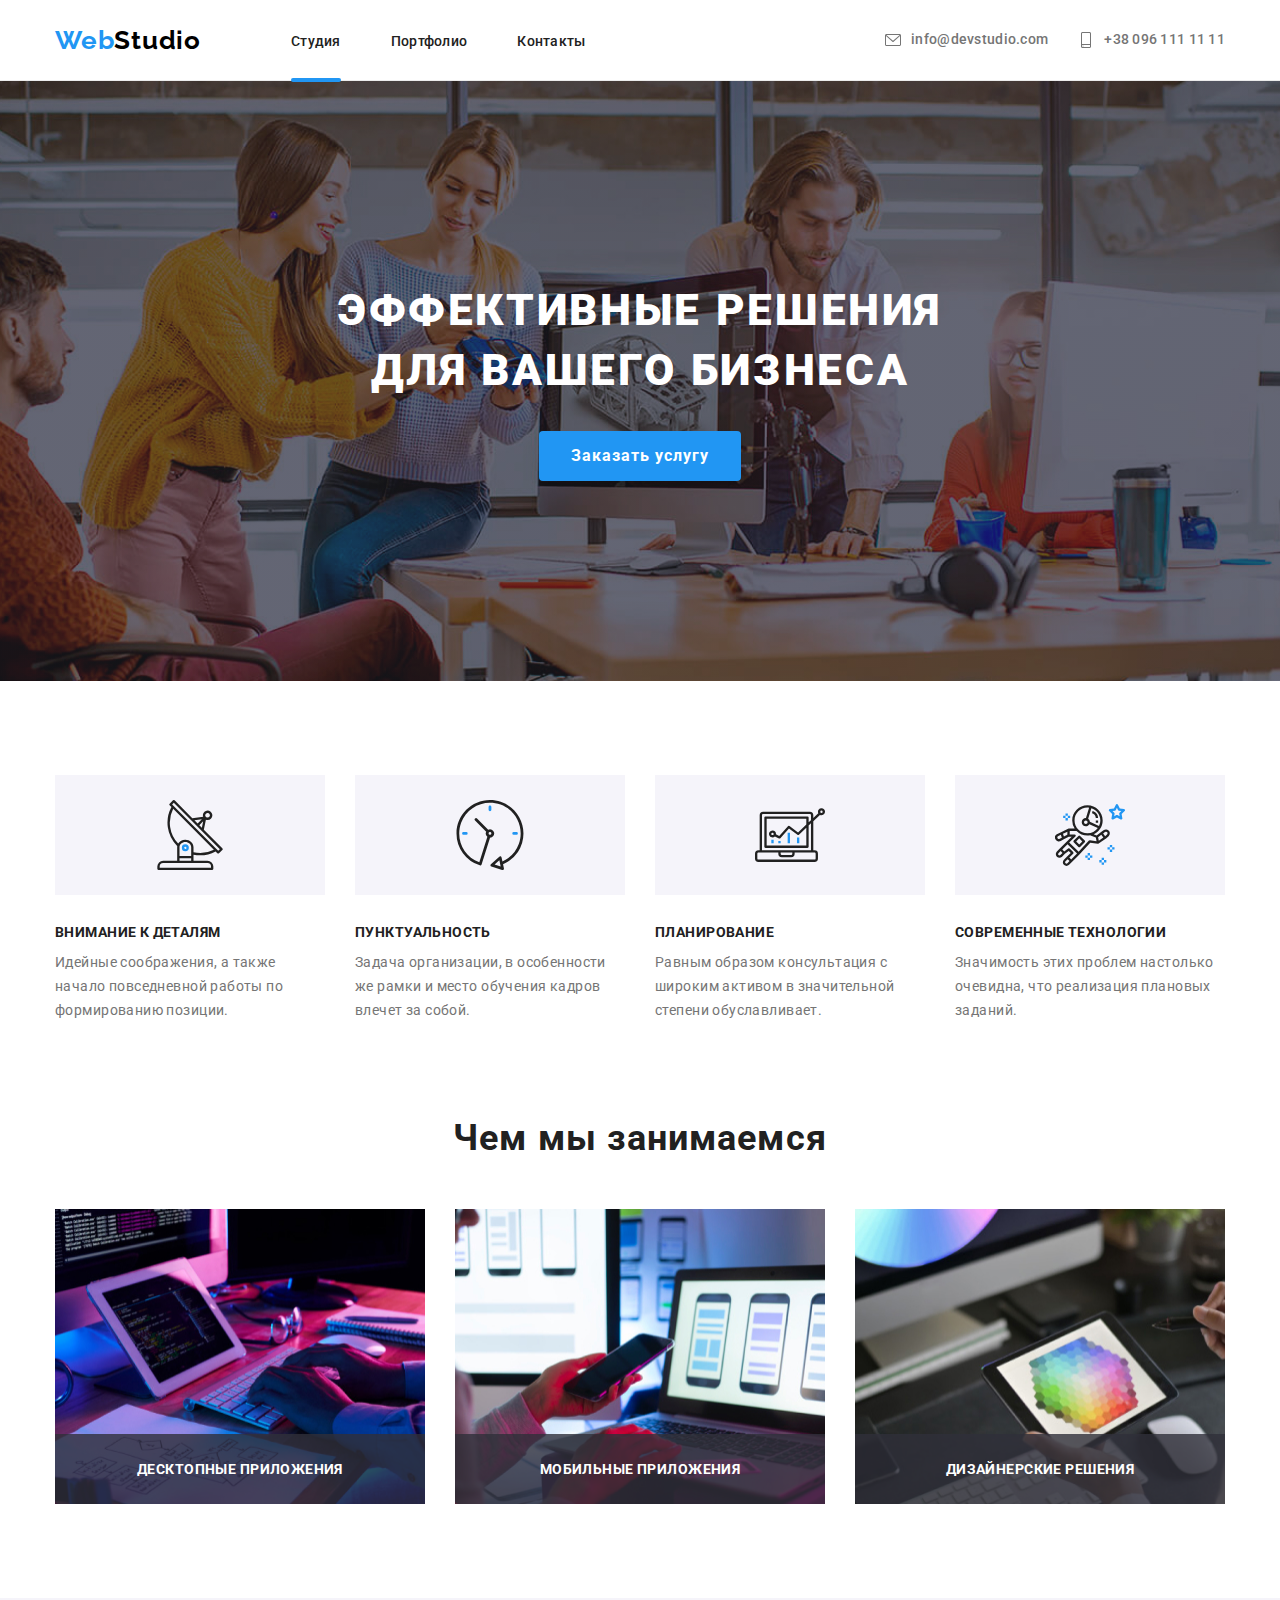
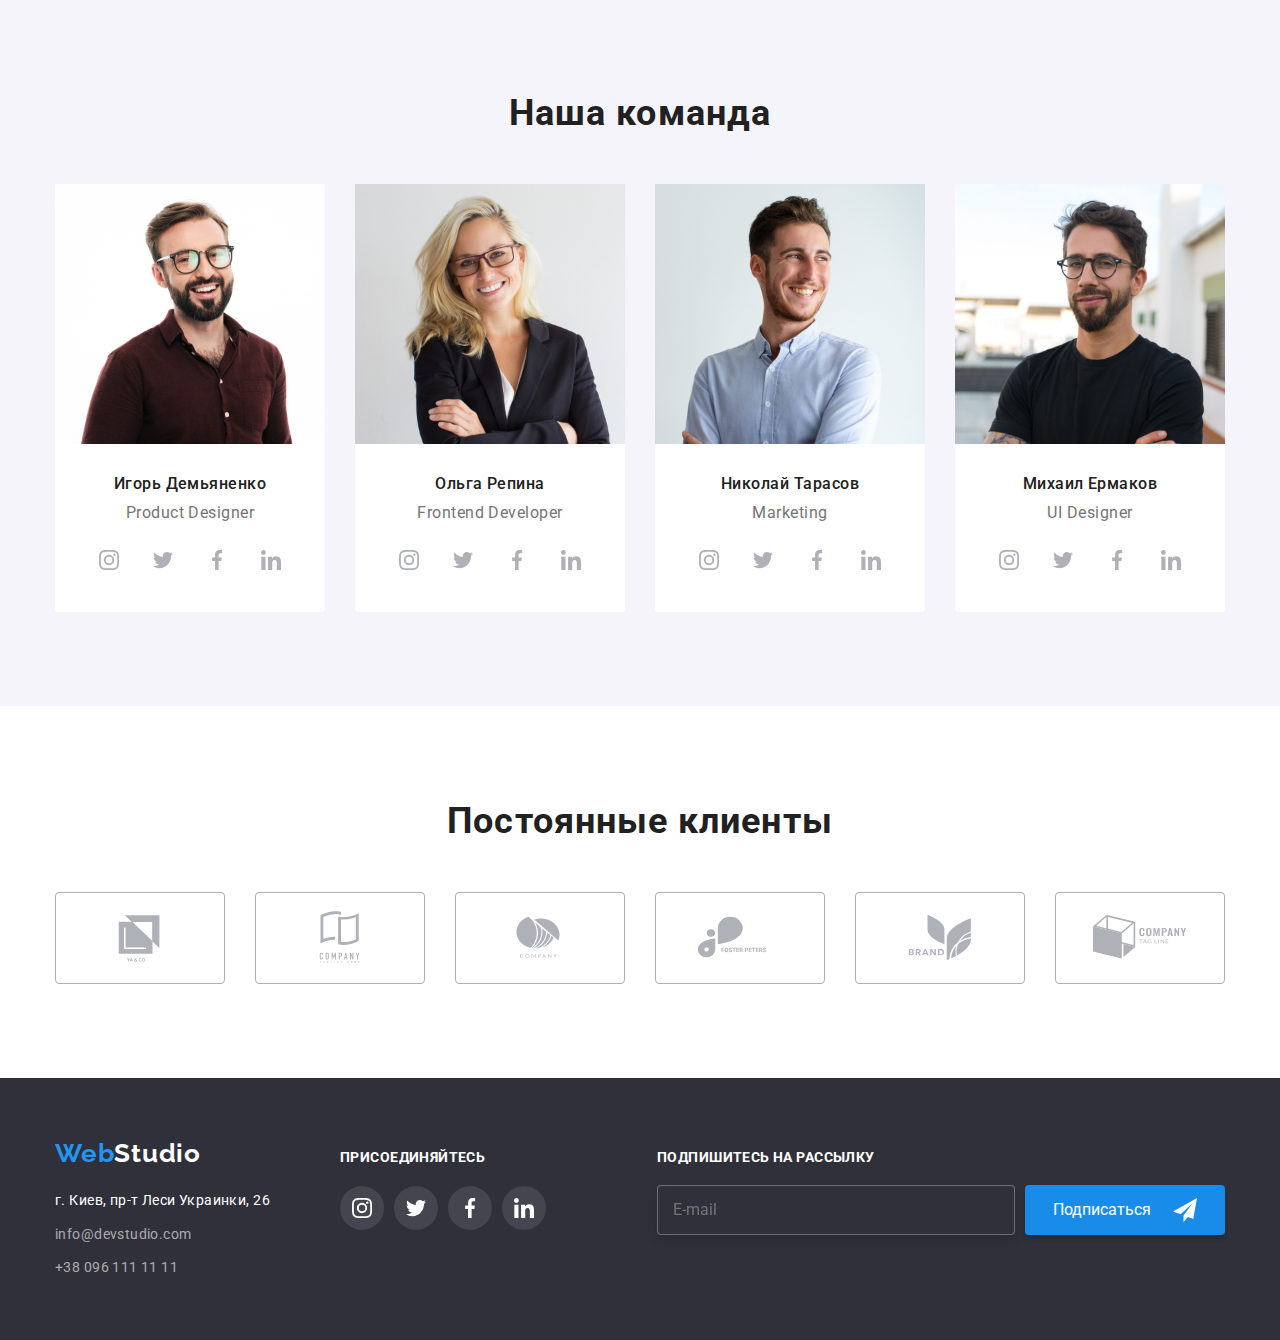
==== index.html @ 4c09ec78 "HW7_start_point" ====
<!DOCTYPE html>
<html lang="ru">

<head>
    <meta charset="UTF-8">
    <meta http-equiv="X-UA-Compatible" content="IE=edge">
    <meta name="viewport" content="width=device-width, initial-scale=1.0">
    <title>Document</title>
    <link rel="preconnect" href="https://fonts.googleapis.com">
    <link rel="preconnect" href="https://fonts.gstatic.com" crossorigin>
    <link href="https://fonts.googleapis.com/css2?family=Raleway:wght@700&family=Roboto:wght@400;500;700;900&display=swap"
        rel="stylesheet">
    <link rel="stylesheet" href="https://cdnjs.cloudflare.com/ajax/libs/modern-normalize/1.1.0/modern-normalize.min.css">
    <link rel="stylesheet" href="./css/styles.css">
</head>

<body>
    <!--Шапка или верхушка страницы HEADER-->
        <header class="top">
            <div class="container up">
                <nav class="navigation">
                    <a class="logo-link-nav" href="index.html" lang="en">Web<span class="logo-black">Studio</span></a>
                    <ul class="navigation-list">
                        <li class="navigation-list-item">
                            <a class="navigation-list-link current" href="index.html">Студия</a>
                        </li>
                        <li class="navigation-list-item">
                            <a class="navigation-list-link" href="portfolio.html">Портфолио</a>
                        </li>
                        <li class="navigation-list-item">
                            <a class="navigation-list-link" href="">Контакты</a>
                        </li>
                    </ul>
                </nav>
                <ul class="navigation-contacts">
                    <li class="navigation-contacts-item">
                        <a class="navigation-contacts-mail" href="mailto:info@devstudio.com" lang="en">
                            <svg class="envelope-icon" width="16">
                                <use href="./images/sprite.svg#icon-envelope"></use>
                            </svg>info@devstudio.com
                        </a>
                    </li>
                    <li class="navigation-contacts-item">
                        <a class="navigation-contacts-phone" href="tel:+380961111111">
                            <svg class="mobile-icon" width="16">
                                <use href="./images/sprite.svg#icon-smartphone"></use>
                            </svg>+38 096 111 11 11
                        </a>
                    </li>
                </ul>
            </div>
        
        </header>
    <!--Главная часть или MAIN-->
    <main>
        <!--HERO-->
        <section class="hero">
            <div class="container">
                <h1 class="hero-title">ЭФФЕКТИВНЫЕ РЕШЕНИЯ<br> ДЛЯ ВАШЕГО БИЗНЕСА</h1>
                <button class="hero-btn" type="button" data-modal-open>Заказать услугу</button>
            </div>
        </section>

        <!--Наши достоинства-->
        <section class="section our-advantages">
            <div class="container">
                <h2 class="our-advantages-main-title visually-hidden" >Наши достоинства</h2>
                <ul class="our-advantages-list">
                    <li class="our-advantages-item">
                        <div class="our-advantages-item-area">
                            <svg width="70" height="70">
                                <use href="./images/sprite.svg#icon-antenna"></use>
                            </svg>
                        </div>
                        <h3 class="our-advantages-title">Внимание к деталям</h3>
                        <p class="our-advantages-text">Идейные соображения, а также начало повседневной работы по формированию позиции.</p>
                    </li>
                    <li class="our-advantages-item">
                        <div class="our-advantages-item-area">
                            <svg width="70" height="70">
                                <use href="./images/sprite.svg#icon-clock"></use>
                            </svg>
                        </div>
                        <h3 class="our-advantages-title">Пунктуальность</h3>
                        <p class="our-advantages-text">Задача организации, в особенности же рамки и место обучения кадров влечет за собой.</p>
                    </li>
                    <li class="our-advantages-item">
                        <div class="our-advantages-item-area">
                            <svg width="70" height="70">
                                <use href="./images/sprite.svg#icon-laptop"></use>
                            </svg>
                        </div>
                        <h3 class="our-advantages-title">Планирование</h3>
                        <p class="our-advantages-text">Равным образом консультация с широким активом в значительной степени обуславливает.</p>
                    </li>
                    <li class="our-advantages-item">
                        <div class="our-advantages-item-area">
                            <svg width="70" height="70">
                                <use href="./images/sprite.svg#icon-astronaut"></use>
                            </svg>
                        </div>
                        <h3 class="our-advantages-title">Современные технологии</h3>
                        <p class="our-advantages-text">Значимость этих проблем настолько очевидна, что реализация плановых заданий.</p>
                    </li>
                </ul>                
            </div>

        </section>

        <!--Чем мы занимаемся-->
        <section class="section our-occupation">
            <div class="container">
                <h2 class="our-occupation-main-title">Чем мы занимаемся</h2>
                <ul class="our-occupation-list">
                    <li class="our-occupation-item">
                        <div class="thumb">
                            <img src="./images/task-1.jpg" alt="работа за компьютером" width="370" height="295">
                            <p class="label">Десктопные приложения</p>
                        </div>
                    </li>
                    <li class="our-occupation-item">
                        <div class="thumb">
                            <img src="./images/task-2.jpg" alt="разработка приложений" width="370" height="295">
                            <p class="label">Мобильные приложения</p>
                        </div>
                    </li>
                    <li class="our-occupation-item">
                        <div class="thumb">
                            <img src="./images/task-3.jpg" alt="работа палитрой цветов" width="370" height="295">
                            <p class="label">Дизайнерские решения</p>
                        </div>
                    </li>
                </ul>
               
            </div>
        </section>

        <!--Наша команда-->
        <section class="section our-team">
            <div class="container">
                <h2 class="our-team-main-title">Наша команда</h2>
                <ul class="our-team-list">
                    <li class="our-team-item">
                        <img class="img-main" src="./images/Igor.jpg" alt="Игорь" width="270" height="260">
                        <div class="our-team-text-block">
                            <h3 class="our-team-title">Игорь Демьяненко</h3>
                            <p class="our-team-text" lang="en">Product Designer</p> 
                            <ul class="social-icons-list">
                                <li class="social-icons">
                                    <a class="social-icons-link" href="">
                                        <svg class="soc-med-icon" width="20" height="20">
                                            <use href="./images/sprite.svg#icon-instagram"></use>
                                        </svg>
                                    </a>
                                </li>
                                <li class="social-icons">
                                    <a class="social-icons-link" href="">
                                        <svg class="soc-med-icon" width="20" height="20">
                                            <use href="./images/sprite.svg#icon-twitter"></use>
                                        </svg>
                                    </a>
                                </li>
                                <li class="social-icons">
                                    <a class="social-icons-link" href="">
                                        <svg class="soc-med-icon" width="20" height="20">
                                            <use href="./images/sprite.svg#icon-facebook"></use>
                                        </svg>
                                    </a>
                                </li>
                                <li class="social-icons">
                                    <a class="social-icons-link" href="">
                                        <svg class="soc-med-icon" width="20" height="20">
                                            <use href="./images/sprite.svg#icon-linkedin"></use>
                                        </svg>
                                    </a>
                                </li>
                            </ul>
                        </div>
                        
                    </li>
                    <li class="our-team-item">
                        <img class="img-main" src="./images/Olga.jpg" alt="Ольга" width="270" height="260">
                        <div class="our-team-text-block">
                            <h3 class="our-team-title">Ольга Репина</h3>
                            <p class="our-team-text" lang="en">Frontend Developer</p>
                            <ul class="social-icons-list">
                                <li class="social-icons">
                                    <a class="social-icons-link" href="">
                                        <svg class="soc-med-icon" width="20" height="20">
                                            <use href="./images/sprite.svg#icon-instagram"></use>
                                        </svg>
                                    </a>
                                </li>
                                <li class="social-icons">
                                    <a class="social-icons-link" href="">
                                        <svg class="soc-med-icon" width="20" height="20">
                                            <use href="./images/sprite.svg#icon-twitter"></use>
                                        </svg>
                                    </a>
                                </li>
                                <li class="social-icons">
                                    <a class="social-icons-link" href="">
                                        <svg class="soc-med-icon" width="20" height="20">
                                            <use href="./images/sprite.svg#icon-facebook"></use>
                                        </svg>
                                    </a>
                                </li>
                                <li class="social-icons">
                                    <a class="social-icons-link" href="">
                                        <svg class="soc-med-icon" width="20" height="20">
                                            <use href="./images/sprite.svg#icon-linkedin"></use>
                                        </svg>
                                    </a>
                                </li>
                            </ul>
                        </div>
                    </li>
                    <li class="our-team-item">
                        <img class="img-main" src="./images/Nikolai.jpg" alt="Николай" width="270" height="260">
                        <div class="our-team-text-block">
                            <h3 class="our-team-title">Николай Тарасов</h3>
                            <p class="our-team-text" lang="en">Marketing</p>
                            <ul class="social-icons-list">
                                <li class="social-icons">
                                    <a class="social-icons-link" href="">
                                        <svg class="soc-med-icon" width="20" height="20">
                                            <use href="./images/sprite.svg#icon-instagram"></use>
                                        </svg>
                                    </a>
                                </li>
                                <li class="social-icons">
                                    <a class="social-icons-link" href="">
                                        <svg class="soc-med-icon" width="20" height="20">
                                            <use href="./images/sprite.svg#icon-twitter"></use>
                                        </svg>
                                    </a>
                                </li>
                                <li class="social-icons">
                                    <a class="social-icons-link" href="">
                                        <svg class="soc-med-icon" width="20" height="20">
                                            <use href="./images/sprite.svg#icon-facebook"></use>
                                        </svg>
                                    </a>
                                </li>
                                <li class="social-icons">
                                    <a class="social-icons-link" href="">
                                        <svg class="soc-med-icon" width="20" height="20">
                                            <use href="./images/sprite.svg#icon-linkedin"></use>
                                        </svg>
                                    </a>
                                </li>
                            </ul>
                        </div>
                    </li>
                    <li class="our-team-item">
                        <img class="img-main" src="./images/Mihail.jpg" alt="Михаил" width="270" height="260">
                        <div class="our-team-text-block">
                            <h3 class="our-team-title">Михаил Ермаков</h3>
                            <p class="our-team-text" lang="en">UI Designer</p>
                            <ul class="social-icons-list">
                                <li class="social-icons">
                                    <a class="social-icons-link" href="">
                                        <svg class="soc-med-icon" width="20" height="20">
                                            <use href="./images/sprite.svg#icon-instagram"></use>
                                        </svg>
                                    </a>
                                </li>
                                <li class="social-icons">
                                    <a class="social-icons-link" href="">
                                        <svg class="soc-med-icon" width="20" height="20">
                                            <use href="./images/sprite.svg#icon-twitter"></use>
                                        </svg>
                                    </a>
                                </li>
                                <li class="social-icons">
                                    <a class="social-icons-link" href="">
                                        <svg class="soc-med-icon" width="20" height="20">
                                            <use href="./images/sprite.svg#icon-facebook"></use>
                                        </svg>
                                    </a>
                                </li>
                                <li class="social-icons">
                                    <a class="social-icons-link" href="">
                                        <svg class="soc-med-icon" width="20" height="20">
                                            <use href="./images/sprite.svg#icon-linkedin"></use>
                                        </svg>
                                    </a>
                                </li>
                            </ul>
                        </div>
                    </li>
                </ul>

            </div>
        </section>
        <!--Наши клиенты-->
        <section class="section">
            <div class="container">
                <h2 class="our-clients">Постоянные клиенты</h2>
                <ul class="our-clients-list">
                    <li class="our-clients-item">
                        <a class="clients-link" href="">
                            <svg class="our-clients-icon">
                                <use href="./images/sprite.svg#icon-Logo"></use>
                            </svg>
                        </a>
                    </li>
                    <li class="our-clients-item">
                        <a class="clients-link" href="">
                            <svg class="our-clients-icon">
                                <use href="./images/sprite.svg#icon-Logo-2"></use>
                            </svg>  
                        </a>                        
                    </li>
                    <li class="our-clients-item">
                        <a class="clients-link" href="">
                            <svg class="our-clients-icon">
                                <use href="./images/sprite.svg#icon-Logo-3"></use>
                            </svg>
                        </a>
                    </li>
                    <li class="our-clients-item">
                        <a class="clients-link" href="">
                            <svg class="our-clients-icon">
                                <use href="./images/sprite.svg#icon-Logo-4"></use>
                            </svg>
                        </a>
                    </li>
                    <li class="our-clients-item">
                        <a class="clients-link" href="">
                            <svg class="our-clients-icon">
                                <use href="./images/sprite.svg#icon-Logo-5"></use>
                            </svg>
                        </a>
                    </li>
                    <li class="our-clients-item">
                        <a class="clients-link" href="">
                            <svg class="our-clients-icon">
                                <use href="./images/sprite.svg#icon-Logo-6"></use>
                            </svg>
                        </a>
                    </li>
                </ul>

            </div>

        </section>
    </main>

    <!--Подвал или нижняя часть страницы FOOTER-->
        <footer class="bottom">
            <div class="container down">
                <div class="bottom-left-side">
                    <a class="logo-link-nav" href="index.html" lang="en">Web<span class="logo-white">Studio</span></a>
                    <address class="address">
                        <ul class="address-list">
                            <li class="address-list-item">
                                <a class="address-list-address-link" href="https://goo.gl/maps/ypJD4WPyiguAMuLH8" target="_blank"
                                    rel="noopener noreferrer">г. Киев, пр-т Леси
                                    Украинки, 26</a>
                            </li>
                            <li class="address-list-item">
                                <a class="address-list-mail" href="mailto:info@devstudio.com" lang="en">info@devstudio.com</a>
                            </li>
                            <li class="address-list-item">
                                <a class="address-list-phone" href="tel:+380961111111">+38 096 111 11 11</a>
                            </li>
                        </ul>
                    </address>
                </div>
                <div class="bottom-right-side">
                    <div class="social-icons-section">
                        <h3 class="bottom-social-icon-title">ПРИСОЕДИНЯЙТЕСЬ</h3>
                        <ul class="social-icons-list-bottom">
                                <li class="social-icons-bottom">
                                    <a class="social-icons-link-bottom" href="">
                                        <svg class="soc-med-icon-bottom" width="20" height="20">
                                            <use href="./images/sprite.svg#icon-instagram"></use>
                                        </svg>
                                    </a>
                                </li>
                                <li class="social-icons-bottom">
                                    <a class="social-icons-link-bottom" href="">
                                        <svg class="soc-med-icon-bottom" width="20" height="20">
                                            <use href="./images/sprite.svg#icon-twitter"></use>
                                        </svg>
                                    </a>
                                </li>
                                <li class="social-icons-bottom">
                                    <a class="social-icons-link-bottom" href="">
                                        <svg class="soc-med-icon-bottom" width="20" height="20">
                                            <use href="./images/sprite.svg#icon-facebook"></use>
                                        </svg>
                                    </a>
                                </li>
                                <li class="social-icons-bottom">
                                    <a class="social-icons-link-bottom" href="">
                                        <svg class="soc-med-icon-bottom" width="20" height="20">
                                            <use href="./images/sprite.svg#icon-linkedin"></use>
                                        </svg>
                                    </a>
                                </li>
                        </ul>
                    </div>
                </div>
                <div class="subscription-section">
                    <form class="subscription-section-form">
                        <label class="subscription-section-title" for="subscription-mail">Подпишитесь на рассылку</label>
                        <span class="email-wrapper">
                            <input class="subscription-section-input" type="email" name="subscription-mail" id="subscription-mail" placeholder="E-mail">
                            <button class="subscription-section-btn submit-btn" type="submit">Подписаться
                                <svg class="icon-in-btn" width="24" height="24">
                                    <use href="./images/sprite.svg#icon-icon-send"></use>
                                </svg>
                            </button>
                        </span>                        
                    </form>
                </div>
                
            </div>
        </footer>
        
    <!--- Модальное окно -->
        <div class="backdrop is-hidden" data-modal>
            <div class="modal">
                <button type="button" class="modal-close-btn" data-modal-close>
                    <svg class="modal-close-btn-icon" width="18" height="18">
                        <use href="./images/sprite.svg#icon-close-icon"></use>
                    </svg>
                </button>
                <form class="contact-form">
                    <span class="contact-form-title">Оставьте свои данные, мы вам перезвоним</span>
                    <label class="contact-form-field" for="user-name">
                        <span class="contact-form-field-title">Имя</span>
                        <span class="contact-form-input-wrapper">
                            <input class="contact-form-input" type="text" name="username" id="user-name" autofocus required pattern="[a-zA-Z]*"/>
                            <svg class="contact-form-icon">
                                <use href="./images/sprite.svg#icon-person-black"></use>
                            </svg>
                        </span>                        
                    </label>
                    <label class="contact-form-field" for="phone_number">
                        <span class="contact-form-field-title">Телефон</span>
                        <span class="contact-form-input-wrapper">
                            <input class="contact-form-input" type="tel" name="phone_number" id="phone_number" required pattern="[0-9]{3}-[0-9]{3}-[0-9]{2}-[0-9]{2}" title="xxx-xxx-xx-xx"/>
                            <svg class="contact-form-icon">
                                <use href="./images/sprite.svg#icon-phone-black"></use>
                            </svg>
                        </span>
                    </label>
                    <label class="contact-form-field" for="email">
                        <span class="contact-form-field-title">Почта</span>
                        <span class="contact-form-input-wrapper">
                            <input class="contact-form-input" type="email" name="email" id="email" required/>
                            <svg class="contact-form-icon">
                                <use href="./images/sprite.svg#icon-email-black"></use>
                            </svg>
                        </span>                        
                    </label>
                    <label class="contact-form-field" for="comments">
                        <span class="contact-form-field-title">Комментарий</span>
                        <textarea class="textarea" name="comments" id="comments" rows="7" placeholder="Введите текст"></textarea>
                    </label>
               
                    <label class="checkbox-label" for="checkbox-policy">
                        <input class="checkbox-input visually-hidden" type="checkbox" name="user-policy" value="" id="checkbox-policy"/>
                        <span class="agreement-line">
                            <svg class="icon">
                                <use href="./images/sprite.svg#icon-white-mark"></use>
                            </svg>                        
                        </span>
                        Соглашаюсь с рассылкой и принимаю&nbsp;<a class="agreement-conditions" href="">Условия договора</a>
                    </label>  
                                 
                    <button class="submit-btn" type="submit">Отправить</button>
                </form>
            </div>
        </div>

    <script src="./js/modal.js"></script>
</body>

</html>
---- css/styles.css ----
/*--шрифты и цвета в переменные--*/
:root {
    --primary-font: 'Roboto', sans-serif;
    --secondary-font: 'Raleway', sans-serif;
    --accent-color: #2196f3;
    --hero-bottom-color: #2F303A;
    --top-color: #FFFFFF;
    --text-color: #212121;
    --text-logo-black: #000000;
    --navigation-contacts-color: #757575;
    --address-list-mail-color: rgba(255, 255, 255, 0.6);
    --our-team-background-color: #F5F4FA;
    --header-bottom-line: #ECECEC;
    --portfolio-border-line: #EEEEEE;
    --our-advantages-bg-color: #F5F4FA;
    --hero-bg-color: #C4C4C4;
    --hero-overlay-color: rgba(47, 48, 58, 0.4);
    --our-client-border-color: #AFB1B8;
    --social-icon-bg-color: rgba(255, 255, 255, 0.1);
    --overlay-background: rgba(33, 150, 243, 0.9);
    --label-bg-color: rgba(47, 48, 58, 0.8);
}
/* убираем маркировку списка */
.navigation-list,
.navigation-contacts,
.filter-list,
.examples-list,
.address-list,
.our-advantages-list,
.our-occupation-list,
.our-team-list,
.social-icons-list-bottom {
    list-style: none;
}
/* убираем подчеркивание текста */
.logo-link-nav,
.navigation-list-link,
.navigation-contacts-mail,
.navigation-contacts-phone,
.logo-link-bottom,
.address-list-address-link,
.address-list-mail,
.address-list-phone,
.examples-list-link {
    text-decoration: none;
}
h1,
h2,
h3,
h4,
h5,
h6,
p {
    margin-top: 0;
    margin-bottom: 0;
}
ul,
ol {
    margin-top: 0;
    margin-bottom: 0;
    padding-left: 0;
}
img {
    display: block;
}
html {
    box-sizing: border-box;
}
*,
*::before,
*::after {
    box-sizing: border-box;
}
button {
    cursor: pointer;
}
address {
    font-style: normal;
}
body {
    font-family: var(--primary-font);
    color: var(--top-color);
}
.container {
    width: 1200px;
    margin-left: auto;
    margin-right: auto;
    padding: 0 15px;
    /*outline: 2px solid tomato;*/
}
.section {
    padding-top: 94px;
    padding-bottom: 94px;
    /*outline: 2px dotted blue;*/
}
/* Остальной код */

/*=========== COMPONENTS ==============*/
.logo-link-nav,
.logo-link-bottom {
    font-family: var(--secondary-font);
    font-weight: 700;
    font-size: 26px;
    line-height: 1.19;
    /* identical to box height */
    letter-spacing: 0.03em;
    color: var(--accent-color);
}
.our-occupation-main-title,
.our-team-main-title,
.our-clients {
    font-weight: 700;
    font-size: 36px;
    line-height: 1.17;
    text-align: center;
    letter-spacing: 0.03em;
    color: var(--text-color);
}
/*=========== /COMPONENTS ==============*/

/*=========== HEADER ==============*/
/* фоновый цвет шапки */
.top {
    background: var(--top-color);
    /* Установит стили нинжней рамки */
    border-bottom-width: 1px;
    border-bottom-style: solid;
    border-bottom-color: var(--header-bottom-line);
}
.up,
.navigation,
.navigation-list,
.navigation-contacts,
.navigation-contacts-item,
.navigation-contacts-mail,
.navigation-contacts-phone {
    display: flex;
    flex-direction: row;
    align-items: center;
}
.navigation-list {
    margin-left: 90px;
}
.navigation-list-item:not(:last-child) {
    margin-right: 50px;
}
.navigation-contacts {
    margin-left: auto;
}
.navigation-contacts-item:not(:last-child) {
    margin-right: 30px;
}

.logo-black {
    color: var(--text-logo-black);
}
.navigation-list-item {
    position: relative;
    padding-top: 32px;
    height: 80px;
}
/*--подчеркивание текущей страницы--*/
.current::after {
    content: "";
    position: absolute;
    display: block;
    left: 0;
    padding-bottom: 0px;
    bottom: -2px;
    width: 100%;
    height: 4px;
    border-radius: 2px;
    background-color: var(--accent-color); 
}

.navigation-list-link,
.navigation-contacts-mail,
.navigation-contacts-phone {
    font-weight: 500;
    font-size: 14px;
    line-height: 1.14;
    letter-spacing: 0.02em;
    color: var(--text-color);
    /*  Задаём значения перехода  */
    transition-property: color;
    transition-duration: 250ms;
    transition-timing-function: cubic-bezier(0.4, 0, 0.2, 1);
}
/* электронка и телефон фирмы в шапке */

.navigation-contacts-mail,
.navigation-contacts-phone {
    height: 16px;
    color: var(--navigation-contacts-color);
}
.envelope-icon,
.mobile-icon {
    fill: var(--navigation-contacts-color);
    height: 16px;
    margin-right: 10px;
    /*  Задаём значения перехода  */
    transition-property: fill;
    transition-duration: 250ms;
    transition-timing-function: cubic-bezier(0.4, 0, 0.2, 1);
    transition-delay: 0;
}
/* При ховере меняем значения анимируемых свойств */
.navigation-list-link:hover,
.navigation-list-link:focus {
    color: var(--accent-color);
}

.navigation-contacts-mail:focus .envelope-icon,
.navigation-contacts-mail:hover .envelope-icon {
    fill: var(--accent-color);
}
.navigation-contacts-mail:focus,
.navigation-contacts-mail:hover {
    color: var(--accent-color);
}
.navigation-contacts-phone:hover .mobile-icon,
.navigation-contacts-phone:focus .mobile-icon {
    fill: var(--accent-color);
}
.navigation-contacts-phone:hover,
.navigation-contacts-phone:focus {
    color: var(--accent-color);
}
/*=========== /HEADER ==============*/

/*====== Фильтр в главном разделе =====*/
.filter-list {
    display: flex;
    flex-direction: row;
    justify-content: center;
    margin-bottom: 50px;
}
.filter-button:not(:last-child) {
    margin-right: 10px;
}
.filter-button {
    border: transparent;
}
.filter-btn-text {
    border: transparent;
    min-width: 75px;
    font-weight: 500;
    font-size: 16px;
    line-height: 1.6;
    /* identical to box height, or 162% */
    text-align: center;
    letter-spacing: 0.03em;
    background: var(--our-team-background-color);
    border-radius: 4px;
    cursor: pointer;
    padding: 6px 22px;
    color: var(--text-color);
    transition: background 250ms cubic-bezier(0.4, 0, 0.2, 1), color 250ms cubic-bezier(0.4, 0, 0.2, 1), box-shadow 250ms cubic-bezier(0.4, 0, 0.2, 1);
}
.filter-btn-text:hover,
.filter-btn-text:focus {
    background: var(--accent-color);
    /* shadow-middle */
    box-shadow: 0px 3px 1px rgba(0, 0, 0, 0.1),
    0px 1px 2px rgba(0, 0, 0, 0.08),
    0px 2px 2px rgba(0, 0, 0, 0.12);
    /*border-radius: 4px;*/
    color: var(--top-color);
}
/*====== /Фильтр в главном разделе =====*/

/*====== Варианты портфолио =====*/
.examples-list {
    display: flex;
    flex-wrap: wrap;
}
.examples-list-title {
    margin-bottom: 5px;
    font-weight: 700;
    font-size: 18px;
    line-height: 2;
    /* identical to box height, or 200% */
    letter-spacing: 0.06em;
    color: var(--text-color); 
}
.examples-list-type {
    font-size: 16px;
    line-height: 1.88;
    /* identical to box height, or 188% */
    letter-spacing: 0.03em;
    color: var(--navigation-contacts-color);
}
.examples-list-item {
    display: flex;
    background: var(--top-color);

}
.item-up-part {
    position: relative;
    overflow: hidden;
}
.overlay {
    position: absolute;
    top: 0;
    left: 0;
    width: 100%;
    height: 100%;
    background: var(--overlay-background);
    transform: translateY(100%);
    transition: transform 250ms cubic-bezier(0.4, 0, 0.2, 1);
    font-weight: 400;
    font-size: 18px;
    line-height: 28px;
    /* or 156% */
    letter-spacing: 0.03em;
    padding: 64px 24px;
    color: var(--top-color);
    overflow: auto;
}
.examples-list-link:hover .overlay,
.examples-list-link:focus .overlay {
    transform: translateY(0);
}
.examples-list-item:not(:nth-last-child(-n + 3)) {
    margin-bottom: 30px;
}
.examples-list-item:not(:nth-child(3n)) {
    margin-right: 30px;
}
.examples-list-link {
    transition: box-shadow 250ms cubic-bezier(0.4, 0, 0.2, 1);
}
.examples-list-link:hover,
.examples-list-link:focus {
    box-shadow: 0px 1px 1px rgba(0, 0, 0, 0.12),
    0px 4px 4px rgba(0, 0, 0, 0.06),
    1px 4px 6px rgba(0, 0, 0, 0.16);
}
.item-down-part {
    padding-top: 20px;
    padding-bottom: 20px;
    padding-left: 24px;
    padding-right: 24px;
    border-bottom-width: 1px;
    border-bottom-style: solid;
    border-bottom-color: var(--portfolio-border-line);
    border-right-width: 1px;
    border-right-style: solid;
    border-right-color: var(--portfolio-border-line);
    border-left-width: 1px;
    border-left-style: solid;
    border-left-color: var(--portfolio-border-line);
}
/*====== /Варианты портфолио =====*/

/*========== FOOTER ============*/
.down {
    display: flex;
    flex-direction: row;
    align-items: baseline;
}
.bottom-left-side {
    margin-right: 70px;
}
.logo-white {
    color: var(--top-color);
}
/* адрес в подвале страницы */
.address {
    margin-top: 20px;
}
.address-list-item:not(:last-child) {
    margin-bottom: 10px;
}
.address-list-address-link {
    font-size: 14px;
    line-height: 1.7;
    /* or 171% */
    letter-spacing: 0.03em;
    color: var(--top-color);
    transition: color 250ms cubic-bezier(0.4, 0, 0.2, 1);
}
/* цвет почты и номера телефона в подвале */
.address-list-mail,
.address-list-phone {
    font-size: 14px;
    line-height: 1.7;
    /* or 171% */
    letter-spacing: 0.03em;
    color: var(--address-list-mail-color);
    transition: color 250ms cubic-bezier(0.4, 0, 0.2, 1);
}
/* фоновый цвет подвала */
.bottom {
    background: var(--hero-bottom-color);
    padding-top: 60px;
    padding-bottom: 60px;
}
.address-list-address-link:hover,
.address-list-address-link:focus {
    color: var(--accent-color);
}
.address-list-mail:hover,
.address-list-mail:focus {
    color: var(--accent-color);
}
.address-list-phone:hover,
.address-list-phone:focus {
    color: var(--accent-color);
}
/* раздел с иконками соцсетей */
.social-icons-section {
    display: flex;
    flex-direction: column;
    padding-top: 12px;
}
.social-icons-list-bottom {
    display: flex;
}
.bottom-social-icon-title {
    display: flex;
    color: var(--top-color);
    margin-bottom: 20px;
}
.social-icons-bottom {
    width: 44px;
    height: 44px;
    margin-right: 10px;
}
.social-icons-bottom:last-child {
    margin-right: 0px;
}
.social-icons-link-bottom {
    display: flex;
    justify-content: center;
    align-items: center;
    width: 100%;
    height: 100%;
    border-radius: 50%;
    background-color: var(--social-icon-bg-color);
    transition: background-color 250ms cubic-bezier(0.4, 0, 0.2, 1);
}
.soc-med-icon-bottom {
    fill: var(--top-color);
}
.social-icons-link-bottom:hover,
.social-icons-link-bottom:focus {
    background-color: var(--accent-color);
}
.bottom-right-side {
    display: flex;
    margin-right: auto;
}

/*-- секция подписки --*/
.subscription-section {
    padding-left: auto;
}
.subscription-section-form {
    display: flex;
    flex-direction: column;
    justify-content: flex-start;
}
.subscription-section-title {
    display: inline-block;
    margin-bottom: 20px;
    font-weight: 700;
    font-size: 14px;
    line-height: 16px;
    letter-spacing: 0.03em;
    text-transform: uppercase;
    
    color: #FFFFFF;
}
.email-wrapper {
    display: flex;
}
.subscription-section-input {
    width: 358px;
    height: 50px;
    margin-right: 10px;
    padding: 15px;
    color: #FFFFFF;
    background-color: var(--hero-bottom-color);
    border: 1px solid rgba(255, 255, 255, 0.3);
    filter: drop-shadow(0px 4px 4px rgba(0, 0, 0, 0.15));
    border-radius: 4px;
}
.subscription-section-btn {
    display: flex;
    justify-content: space-between;
    align-items: center;
    padding-left: 28px;
    padding-right: 28px;
    border: transparent;
}

/*==========/FOOTER ============*/

/*=========== HERO ============*/
.hero {
    background-size: auto auto;
    max-width: 1600px;
    background-color: var(--hero-bg-color);
    background-image: linear-gradient(var(--hero-overlay-color), var(--hero-overlay-color)), url("../images/img-hero.jpg");
    background-position: center;
    background-repeat: no-repeat;
    margin-left: auto;
    margin-right: auto;
    padding-top: 200px;
    padding-bottom: 200px;
    /*background: rgba(47, 48, 58, 0.4);*/
}
.hero-title {
    font-weight: 900;
    font-size: 44px;
    line-height: 1.36;
    /* or 136% */
    text-align: center;
    letter-spacing: 0.06em;
    text-transform: uppercase;
    color: var(--top-color);
}
.hero-btn {
    margin-top: 30px;
    margin-left: auto;
    margin-right: auto;
    padding: 10px 32px;
    font-weight: 700;
    font-size: 16px;
    line-height: 1.88;
    /* identical to box height, or 188% */
    display: flex;
    align-items: center;
    text-align: center;
    letter-spacing: 0.06em;
    cursor: pointer;
    color: var(--top-color);
    background: var(--accent-color);
    box-shadow: 0px 4px 4px rgba(0, 0, 0, 0.15);
    border-radius: 4px;
    border: transparent;
}
/*=========/HERO============*/

/*=====Наши достоинства======*/

.visually-hidden {
    position: absolute;
    width: 1px;
    height: 1px;
    margin: -1px;
    border: 0;
    padding: 0;
    white-space: nowrap;
    clip-path: inset(100%);
    clip: rect(0 0 0 0);
    overflow: hidden;
}
.our-advantages-list {
    display: flex;
}
.our-advantages-item {
    align-items: flex-start;
}
.our-advantages-item:not(:last-child) {
    margin-right: 30px;
}
.our-advantages-title,
.bottom-social-icon-title {
    font-weight: 700;
    font-size: 14px;
    line-height: 1.14;
    letter-spacing: 0.03em;
    text-transform: uppercase;
}
.our-advantages-title{
    margin-bottom: 10px;
}
.our-advantages-title {
    color: var(--text-color);
}
.our-advantages-text {
    width: 270px;
    font-size: 14px;
    line-height: 1.71;
    /* or 171% */
    letter-spacing: 0.03em;
    color: var(--navigation-contacts-color);
}
.our-advantages-item-area {
    display: flex;
    justify-content: center;
    margin-bottom: 30px;
    padding-top: 25px;
    padding-bottom: 25px;
    width: 270px;
    background-color: var(--our-advantages-bg-color);
}
/*=====/Наши достоинства======*/

/*=====Чем мы занимаемся======*/
.our-occupation {
    padding-top: 0px;
}
.our-occupation-list,
.our-team-list {
    display: flex;
    flex-direction: row;
    margin-top: 50px;
}
.our-occupation-item:not(:last-child) {
    margin-right: 30px;
}
.thumb {
    position: relative;
}
.thumb>.label {
    position: absolute;
    display: flex;
    justify-content: center;
    align-items: center;
    width: 370px;
    height: 70px;
    bottom: 0;
    right: 0;
    margin: 0;
    border-bottom-left-radius: 4px;

    font-weight: 700;
    font-size: 14px;
    line-height: 16px;
    letter-spacing: 0.03em;
    text-transform: uppercase;
    background-color: var(--label-bg-color);
    color: var(--top-color);
}
/*=====/Чем мы занимаемся======*/

/*======= Наша команда ==========*/
.our-team {
    background: var(--our-team-background-color);
}
.our-team-item:not(:last-child) {
    margin-right: 30px;
}
.our-team-item {
    background: var(--top-color);
    /* material shadow v1 */
    /*box-shadow: 0px 1px 3px rgba(0, 0, 0, 0.12),
    0px 1px 1px rgba(0, 0, 0, 0.14),
    0px 2px 1px rgba(0, 0, 0, 0.2);*/
    border-radius: 0px 0px 4px 4px;
}
.our-team-text-block {
    padding-top: 30px;
    padding-bottom: 30px;
}
.our-team-title {
    margin-bottom: 10px;
    font-weight: 500;
    font-size: 16px;
    line-height: 1.19;
    /* identical to box height */
    text-align: center;
    letter-spacing: 0.03em;
    color: var(--text-color);
}
.our-team-text {
    font-size: 16px;
    line-height: 1.19;
    margin-bottom: 16px;
    /* identical to box height */
    text-align: center;
    letter-spacing: 0.03em;
    color: var(--navigation-contacts-color);
}
.social-icons-list {
    display: flex;
    flex-direction: row;
    justify-content: center;
}
.social-icons {
    display: flex;
    width: 44px;
    height: 44px;
}
.social-icons-link {
    display: flex;
    justify-content: center;
    align-items: center;
    width: 100%;
    height: 100%;
    background-color: var(--top-color);
    border-radius: 50%;
    /*  Задаём значения перехода  */
    transition-property: background-color;
    transition-duration: 250ms;
    transition-timing-function: cubic-bezier(0.4, 0, 0.2, 1);
    transition-delay: 0;
}
.social-icons-link:hover,
.social-icons-link:focus {
    background-color: var(--accent-color);
}
.soc-med-icon {
    fill: var(--our-client-border-color);
    transition: fill 250ms cubic-bezier(0.4, 0, 0.2, 1);
}
.social-icons-link:hover .soc-med-icon,
.social-icons-link:focus .soc-med-icon {
    fill: var(--top-color);
}
.social-icons {
    margin-right: 10px;
}
.social-icons:last-child {
    margin-right: 0px;
}
/*=======/Наша команда==========*/

/*======= Наши клиенты ==========*/
.our-clients {
    margin-bottom: 50px;
}
.our-clients-list {
    display: flex;
}
.our-clients-item {
    width: 170px;
    height: 92px;
}
.our-clients-icon {
    width: 106px;
    height: 60px;
    fill: var(--our-client-border-color);
    transition: fill 250ms cubic-bezier(0.4, 0, 0.2, 1);
}
.clients-link:hover,
.clients-link:focus {
    border-color: var(--accent-color);
}
.clients-link:hover .our-clients-icon,
.clients-link:focus .our-clients-icon {
    fill: var(--accent-color);
}
.our-clients-item:not(:last-child) {
    margin-right: 30px;
}
.clients-link {
    display: flex;
    justify-content: center;
    align-items: center;
    width: 100%;
    height: 100%;
    border: 1px solid var(--our-client-border-color);
    border-radius: 4px;
    transition: border-color 250ms cubic-bezier(0.4, 0, 0.2, 1);
}
/*======= /Наши клиенты ==========*/

/*======= BACKDROP ==========*/
.backdrop {
    position: fixed;
    top: 0;
    left: 0;
    width: 100%;
    height: 100%;
    background-color: rgba(0, 0, 0, 0.5);
    transition: opacity 500ms linear, visibility 500ms linear;
}
.backdrop.is-hidden {
    opacity: 0;
    visibility: hidden;
    pointer-events: none;
}
.modal {
    display: block;
    justify-content: center;
    position: absolute;
    padding: 40px;
    top: 50%;
    left: 50%;
    transform: translate(-50%, -50%);
    width: 528px;
    height: 580px;
    background-color: #FFFFFF;
}
.modal-close-btn {
    position: absolute;
    top: 8px;
    right: 8px;
    display: flex;
    align-items: center;
    justify-content: center;
    width: 30px;
    height: 30px;
    border: 1px solid rgba(0, 0, 0, 0.1);
    background-color: transparent;
    padding: 9px;
    border-radius: 50%;
    cursor: pointer;
}
.modal-close-btn-icon {
    transition: fill 250ms cubic-bezier(0.4, 0, 0.2, 1);
}
.modal-close-btn:hover .modal-close-btn-icon,
.modal-close-btn:focus .modal-close-btn-icon {
    fill: var(--accent-color);
}
.contact-form {
    display: flex;
    flex-direction: column;
}
.contact-form-title {
    display: block;
    margin-bottom: 12px;
    font-weight: 700;
    font-size: 20px;
    line-height: 23px;
    text-align: center;
    letter-spacing: 0.03em;
    margin-bottom: 10px;
    color: #212121;
}
.contact-form-field {
    display: flex;
    flex-direction: column;
    justify-content: flex-start;
    margin-bottom: 10px;
}
.contact-form-field-title {
    display: block;
    margin-bottom: 4px;
    font-weight: 400;
    font-size: 12px;
    line-height: 14px;
    /* identical to box height */
    letter-spacing: 0.01em;
    color: #757575;
}
.contact-form-input {
    width: 100%;
    height: 40px;
    border: 1px solid rgba(33, 33, 33, 0.2);
    border-radius: 4px;
    padding-left: 40px;
    transition: border-color 250ms cubic-bezier(0.4, 0, 0.2, 1);
}
.contact-form-input:focus {
    outline: none;
    border-color: var(--accent-color);
}
.contact-form-input:focus + .contact-form-icon {
    fill: var(--accent-color);
}
.contact-form-input-wrapper {
    position: relative;
}
.contact-form-icon {
    position: absolute;
    top: 50%;
    left: 12px;
    display: block;
    width: 18px;
    height: 18px;
    transform: translateY(-50%);
    transition: fill 250ms cubic-bezier(0.4, 0, 0.2, 1);
}
.textarea {
    /*display: flex;*/
    padding: 12px 16px;
    width: 100%;
    height: 120px;
    border: 1px solid rgba(33, 33, 33, 0.2);
    border-radius: 4px;
    resize: none;
    transition: border-color 250ms cubic-bezier(0.4, 0, 0.2, 1);
}
.textarea:focus {
    outline: none;
    border-color: var(--accent-color);
}
.textarea::placeholder {
    font-weight: 400;
    font-size: 14px;
    line-height: 16px;
    letter-spacing: 0.01em;
    
    color: rgba(117, 117, 117, 0.5);
}
.agreement-line {
    display: flex;
    justify-content: center;
    align-items: center;
    margin-right: 7px;
    width: 16px;
    height: 15px;
    border: 2px solid #212121;
    border-radius: 2px;
}
.icon {    
    width: 1em;
    height: 1em;
    stroke-width: 0;
    stroke: currentColor;
}
.icon-white-mark {
    width: 1.2998046875em;
}
.checkbox-input:checked + .agreement-line {
    background-position: center;
    background-color: var(--accent-color);
}
.checkbox-input:checked+.agreement-line {
    border: none;
}
.contact-form-checkbox {
    display: flex;
    position: relative;
    margin-bottom: 30px;
}
.checkbox-input {
    position: absolute;
    width: 16px;
    height: 15px;
}
.checkbox-label {
    display: flex;
    justify-content: center;
    align-items: center;
    margin-top: 10px;
    margin-bottom: 30px;
    margin-left: 8px;
    font-weight: 400;
    font-size: 14px;
    line-height: 24px;
    /* identical to box height, or 171% */
    letter-spacing: 0.03em;
    color: #757575;
}
.submit-btn {
    min-width: 200px;
    align-self: center;
    height: 50px;
    cursor: pointer;
    color: #FFFFFF;
    border: transparent;
    background: #188CE8;
    box-shadow: 0px 4px 4px rgba(0, 0, 0, 0.15);
    border-radius: 4px;
}

/*======= /BACKDROP ==========*/
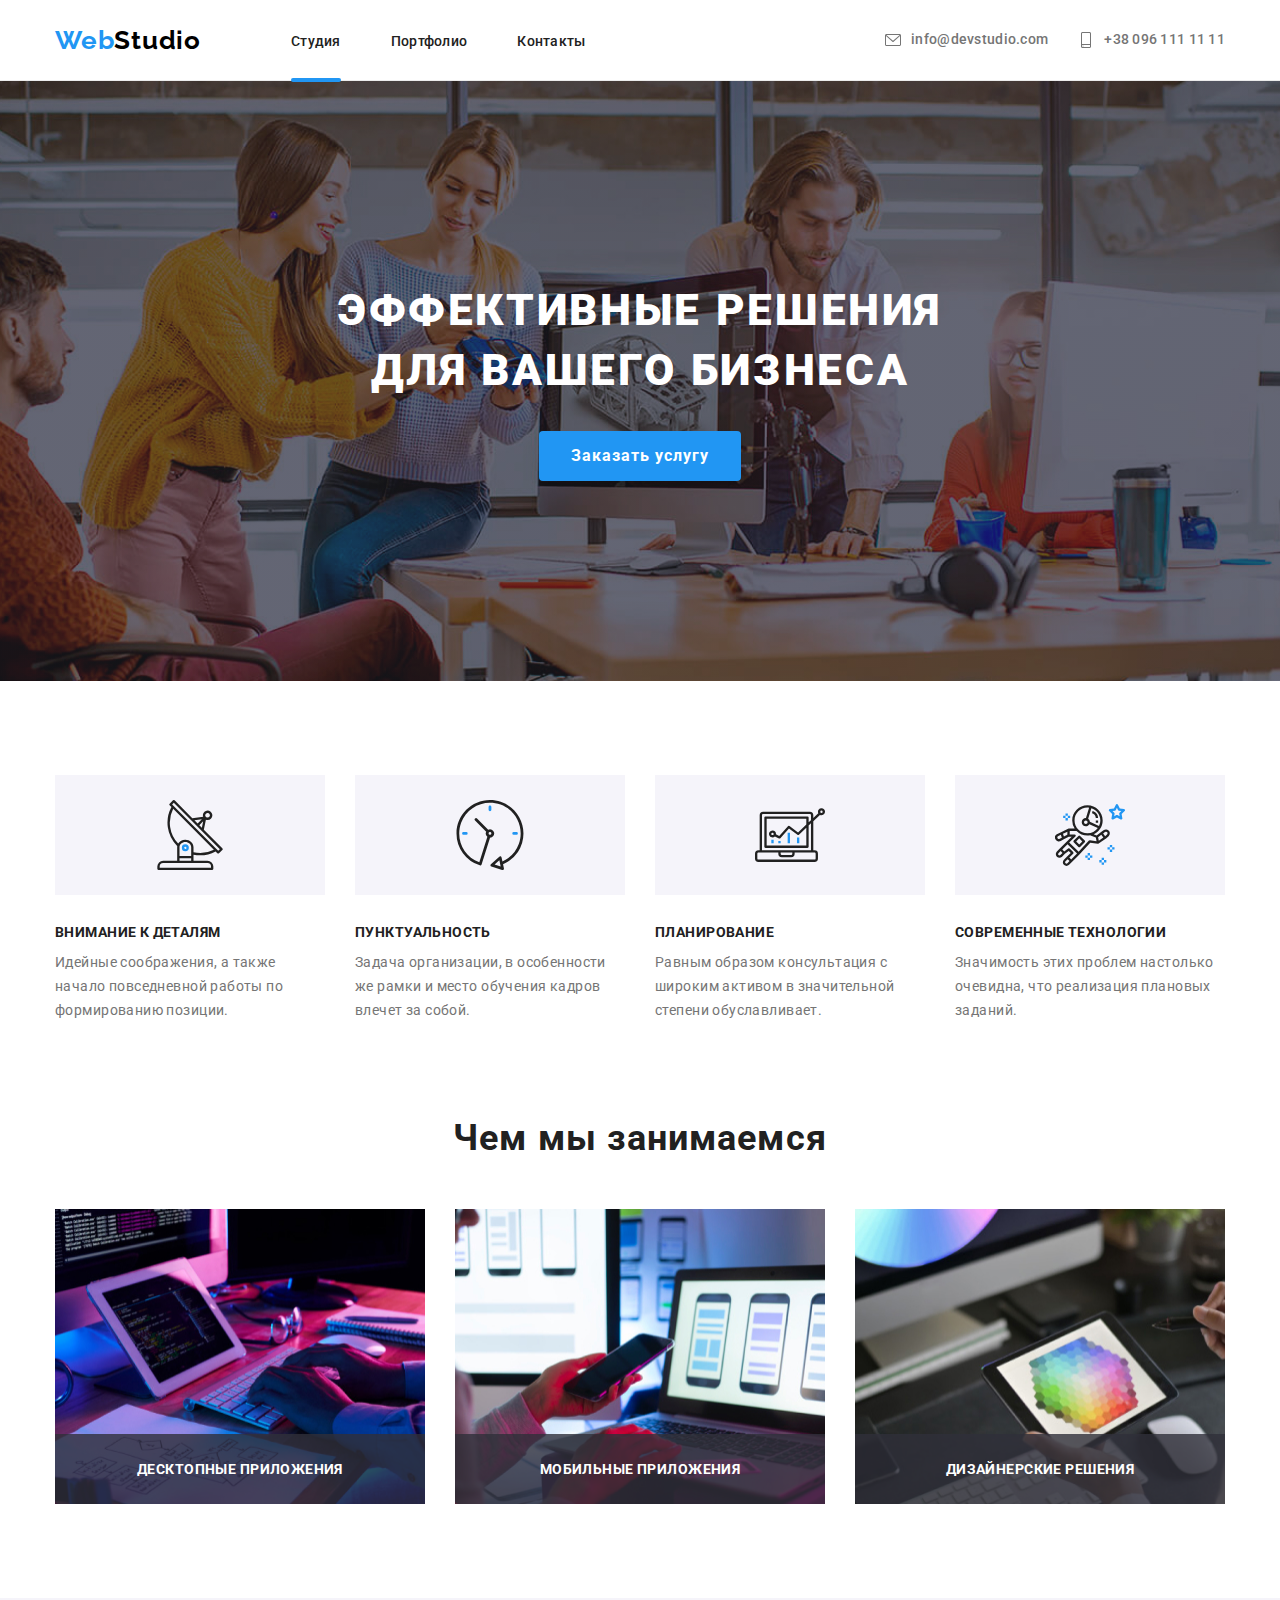
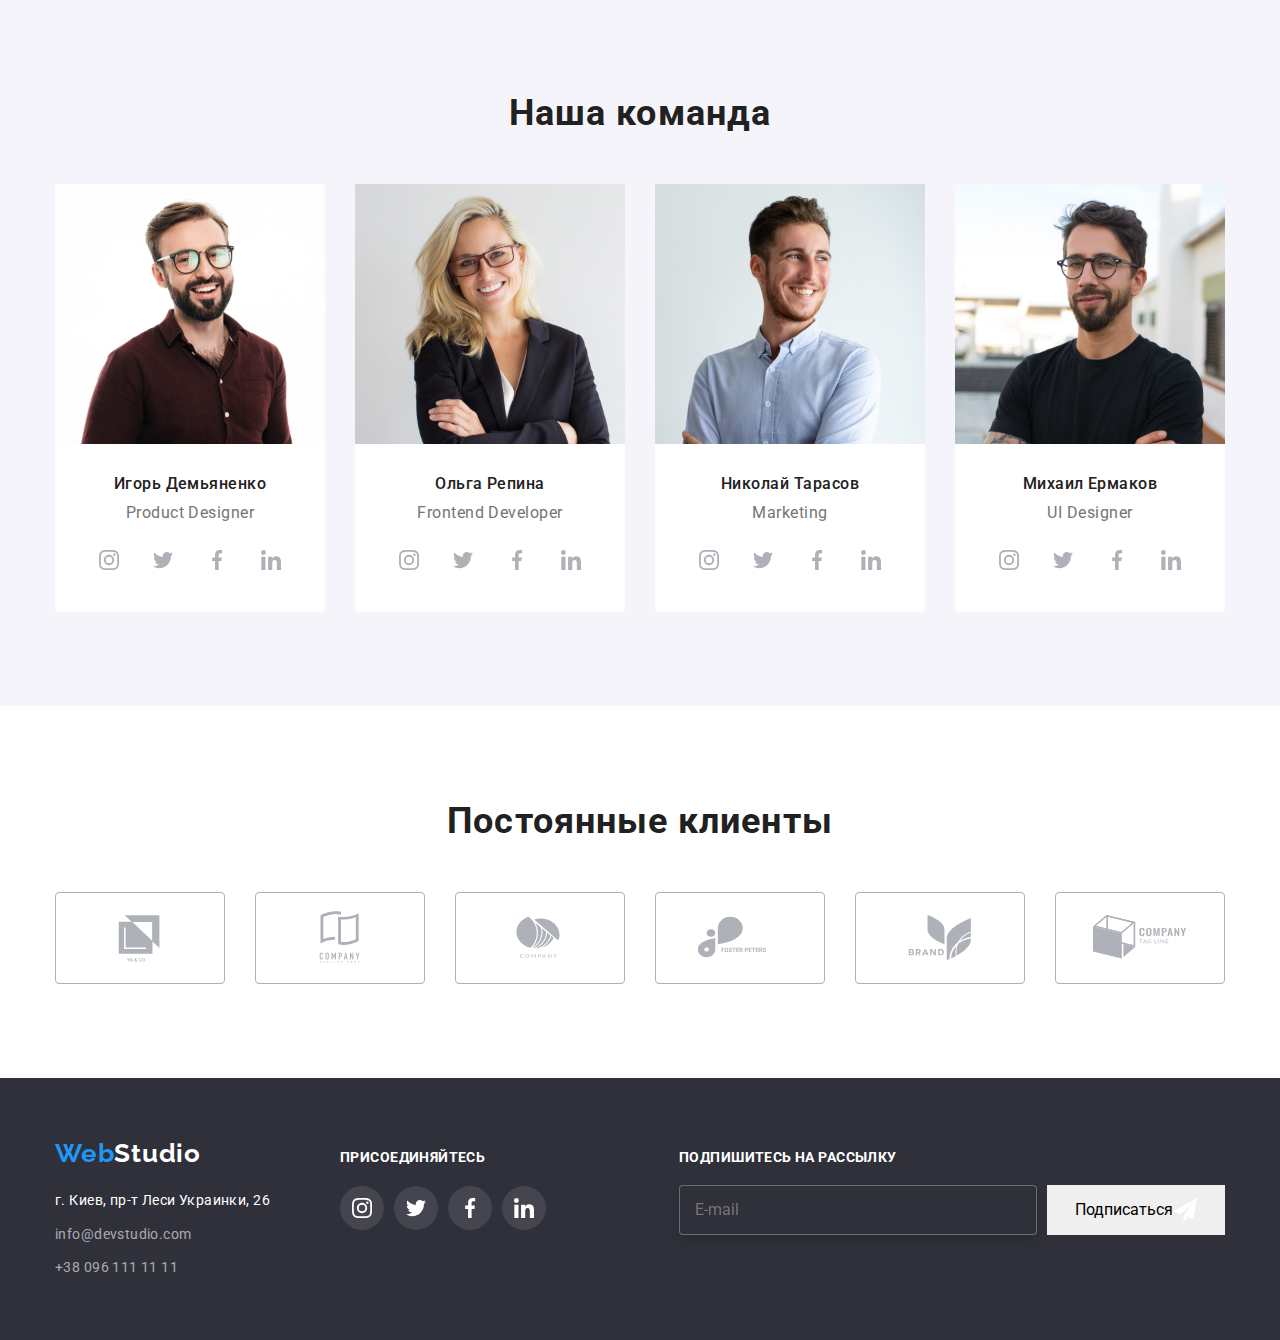
==== commit 1a46ff0f: "HW7-under-repair" ====
--- a/index.html
+++ b/index.html
@@ -11,37 +11,37 @@
     <link href="https://fonts.googleapis.com/css2?family=Raleway:wght@700&family=Roboto:wght@400;500;700;900&display=swap"
         rel="stylesheet">
     <link rel="stylesheet" href="https://cdnjs.cloudflare.com/ajax/libs/modern-normalize/1.1.0/modern-normalize.min.css">
-    <link rel="stylesheet" href="./css/styles.css">
+    <link rel="stylesheet" href="./css/main.min.css">
 </head>
 
 <body>
     <!--Шапка или верхушка страницы HEADER-->
-        <header class="top">
+        <header class="page-header">
             <div class="container up">
                 <nav class="navigation">
                     <a class="logo-link-nav" href="index.html" lang="en">Web<span class="logo-black">Studio</span></a>
-                    <ul class="navigation-list">
-                        <li class="navigation-list-item">
-                            <a class="navigation-list-link current" href="index.html">Студия</a>
+                    <ul class="navigation__list">
+                        <li class="navigation__list-item">
+                            <a class="navigation__list-link current" href="index.html">Студия</a>
                         </li>
-                        <li class="navigation-list-item">
-                            <a class="navigation-list-link" href="portfolio.html">Портфолио</a>
+                        <li class="navigation__list-item">
+                            <a class="navigation__list-link" href="portfolio.html">Портфолио</a>
                         </li>
-                        <li class="navigation-list-item">
-                            <a class="navigation-list-link" href="">Контакты</a>
+                        <li class="navigation__list-item">
+                            <a class="navigation__list-link" href="">Контакты</a>
                         </li>
                     </ul>
                 </nav>
                 <ul class="navigation-contacts">
-                    <li class="navigation-contacts-item">
-                        <a class="navigation-contacts-mail" href="mailto:info@devstudio.com" lang="en">
+                    <li class="navigation-contacts__item">
+                        <a class="navigation-contacts__mail" href="mailto:info@devstudio.com" lang="en">
                             <svg class="envelope-icon" width="16">
                                 <use href="./images/sprite.svg#icon-envelope"></use>
                             </svg>info@devstudio.com
                         </a>
                     </li>
-                    <li class="navigation-contacts-item">
-                        <a class="navigation-contacts-phone" href="tel:+380961111111">
+                    <li class="navigation-contacts__item">
+                        <a class="navigation-contacts__phone" href="tel:+380961111111">
                             <svg class="mobile-icon" width="16">
                                 <use href="./images/sprite.svg#icon-smartphone"></use>
                             </svg>+38 096 111 11 11
@@ -64,43 +64,43 @@
         <!--Наши достоинства-->
         <section class="section our-advantages">
             <div class="container">
-                <h2 class="our-advantages-main-title visually-hidden" >Наши достоинства</h2>
-                <ul class="our-advantages-list">
-                    <li class="our-advantages-item">
-                        <div class="our-advantages-item-area">
+                <h2 class="our-advantages__main-title visually-hidden" >Наши достоинства</h2>
+                <ul class="our-advantages__list">
+                    <li class="our-advantages__item">
+                        <div class="our-advantages__item-area">
                             <svg width="70" height="70">
                                 <use href="./images/sprite.svg#icon-antenna"></use>
                             </svg>
                         </div>
-                        <h3 class="our-advantages-title">Внимание к деталям</h3>
-                        <p class="our-advantages-text">Идейные соображения, а также начало повседневной работы по формированию позиции.</p>
-                    </li>
-                    <li class="our-advantages-item">
-                        <div class="our-advantages-item-area">
+                        <h3 class="our-advantages__title">Внимание к деталям</h3>
+                        <p class="our-advantages__text">Идейные соображения, а также начало повседневной работы по формированию позиции.</p>
+                    </li>
+                    <li class="our-advantages__item">
+                        <div class="our-advantages__item-area">
                             <svg width="70" height="70">
                                 <use href="./images/sprite.svg#icon-clock"></use>
                             </svg>
                         </div>
-                        <h3 class="our-advantages-title">Пунктуальность</h3>
-                        <p class="our-advantages-text">Задача организации, в особенности же рамки и место обучения кадров влечет за собой.</p>
-                    </li>
-                    <li class="our-advantages-item">
-                        <div class="our-advantages-item-area">
+                        <h3 class="our-advantages__title">Пунктуальность</h3>
+                        <p class="our-advantages__text">Задача организации, в особенности же рамки и место обучения кадров влечет за собой.</p>
+                    </li>
+                    <li class="our-advantages__item">
+                        <div class="our-advantages__item-area">
                             <svg width="70" height="70">
                                 <use href="./images/sprite.svg#icon-laptop"></use>
                             </svg>
                         </div>
-                        <h3 class="our-advantages-title">Планирование</h3>
-                        <p class="our-advantages-text">Равным образом консультация с широким активом в значительной степени обуславливает.</p>
-                    </li>
-                    <li class="our-advantages-item">
-                        <div class="our-advantages-item-area">
+                        <h3 class="our-advantages__title">Планирование</h3>
+                        <p class="our-advantages__text">Равным образом консультация с широким активом в значительной степени обуславливает.</p>
+                    </li>
+                    <li class="our-advantages__item">
+                        <div class="our-advantages__item-area">
                             <svg width="70" height="70">
                                 <use href="./images/sprite.svg#icon-astronaut"></use>
                             </svg>
                         </div>
-                        <h3 class="our-advantages-title">Современные технологии</h3>
-                        <p class="our-advantages-text">Значимость этих проблем настолько очевидна, что реализация плановых заданий.</p>
+                        <h3 class="our-advantages__title">Современные технологии</h3>
+                        <p class="our-advantages__text">Значимость этих проблем настолько очевидна, что реализация плановых заданий.</p>
                     </li>
                 </ul>                
             </div>
@@ -423,56 +423,56 @@
     <!--- Модальное окно -->
         <div class="backdrop is-hidden" data-modal>
             <div class="modal">
-                <button type="button" class="modal-close-btn" data-modal-close>
-                    <svg class="modal-close-btn-icon" width="18" height="18">
+                <button type="button" class="modal__close-btn" data-modal-close>
+                    <svg class="modal__close-btn-icon" width="18" height="18">
                         <use href="./images/sprite.svg#icon-close-icon"></use>
                     </svg>
                 </button>
                 <form class="contact-form">
-                    <span class="contact-form-title">Оставьте свои данные, мы вам перезвоним</span>
-                    <label class="contact-form-field" for="user-name">
-                        <span class="contact-form-field-title">Имя</span>
-                        <span class="contact-form-input-wrapper">
-                            <input class="contact-form-input" type="text" name="username" id="user-name" autofocus required pattern="[a-zA-Z]*"/>
-                            <svg class="contact-form-icon">
+                    <span class="contact-form__title">Оставьте свои данные, мы вам перезвоним</span>
+                    <label class="contact-form__field" for="user-name">
+                        <span class="contact-form__field-title">Имя</span>
+                        <span class="contact-form__input-wrapper">
+                            <input class="contact-form__input" type="text" name="username" id="user-name" autofocus required pattern="[a-zA-Z]*"/>
+                            <svg class="contact-form__icon">
                                 <use href="./images/sprite.svg#icon-person-black"></use>
                             </svg>
                         </span>                        
                     </label>
-                    <label class="contact-form-field" for="phone_number">
-                        <span class="contact-form-field-title">Телефон</span>
-                        <span class="contact-form-input-wrapper">
-                            <input class="contact-form-input" type="tel" name="phone_number" id="phone_number" required pattern="[0-9]{3}-[0-9]{3}-[0-9]{2}-[0-9]{2}" title="xxx-xxx-xx-xx"/>
-                            <svg class="contact-form-icon">
+                    <label class="contact-form__field" for="phone_number">
+                        <span class="contact-form__field-title">Телефон</span>
+                        <span class="contact-form__input-wrapper">
+                            <input class="contact-form__input" type="tel" name="phone_number" id="phone_number" required pattern="[0-9]{3}-[0-9]{3}-[0-9]{2}-[0-9]{2}" title="xxx-xxx-xx-xx"/>
+                            <svg class="contact-form__icon">
                                 <use href="./images/sprite.svg#icon-phone-black"></use>
                             </svg>
                         </span>
                     </label>
-                    <label class="contact-form-field" for="email">
-                        <span class="contact-form-field-title">Почта</span>
-                        <span class="contact-form-input-wrapper">
-                            <input class="contact-form-input" type="email" name="email" id="email" required/>
-                            <svg class="contact-form-icon">
+                    <label class="contact-form__field" for="email">
+                        <span class="contact-form__field-title">Почта</span>
+                        <span class="contact-form__input-wrapper">
+                            <input class="contact-form__input" type="email" name="email" id="email" required/>
+                            <svg class="contact-form__icon">
                                 <use href="./images/sprite.svg#icon-email-black"></use>
                             </svg>
                         </span>                        
                     </label>
-                    <label class="contact-form-field" for="comments">
-                        <span class="contact-form-field-title">Комментарий</span>
+                    <label class="contact-form__field" for="comments">
+                        <span class="contact-form__field-title">Комментарий</span>
                         <textarea class="textarea" name="comments" id="comments" rows="7" placeholder="Введите текст"></textarea>
                     </label>
                
-                    <label class="checkbox-label" for="checkbox-policy">
-                        <input class="checkbox-input visually-hidden" type="checkbox" name="user-policy" value="" id="checkbox-policy"/>
-                        <span class="agreement-line">
-                            <svg class="icon">
+                    <label class="modal__checkbox" for="checkbox-policy">
+                        <input class="modal__checkbox-input visually-hidden" type="checkbox" name="user-policy" value="" id="checkbox-policy"/>
+                        <span class="modal__checkbox-agreement-line">
+                            <svg class="modal__checkbox-icon">
                                 <use href="./images/sprite.svg#icon-white-mark"></use>
                             </svg>                        
                         </span>
                         Соглашаюсь с рассылкой и принимаю&nbsp;<a class="agreement-conditions" href="">Условия договора</a>
                     </label>  
                                  
-                    <button class="submit-btn" type="submit">Отправить</button>
+                    <button class="modal__submit-btn" type="submit">Отправить</button>
                 </form>
             </div>
         </div>
--- a/css/main.min.css
+++ b/css/main.min.css
@@ -0,0 +1,2 @@
+:root{--primary-font: 'Roboto', sans-serif;--secondary-font: 'Raleway', sans-serif;--accent-color: #2196f3;--hero-bottom-color: #2F303A;--top-color: #FFFFFF;--text-color: #212121;--text-logo-black: #000000;--navigation-contacts-color: #757575;--address-list-mail-color: rgba(255, 255, 255, 0.6);--our-team-background-color: #F5F4FA;--header-bottom-line: #ECECEC;--portfolio-border-line: #EEEEEE;--our-advantages-bg-color: #F5F4FA;--hero-bg-color: #C4C4C4;--hero-overlay-color: rgba(47, 48, 58, 0.4);--our-client-border-color: #AFB1B8;--social-icon-bg-color: rgba(255, 255, 255, 0.1);--overlay-background: rgba(33, 150, 243, 0.9);--label-bg-color: rgba(47, 48, 58, 0.8)}.visually-hidden{position:absolute;width:1px;height:1px;margin:-1px;border:0;padding:0;white-space:nowrap;clip-path:inset(100%);clip:rect(0 0 0 0);overflow:hidden}.navigation__list,.navigation-contacts,.filter-list,.examples-list,.address-list,.our-advantages-list,.our-occupation-list,.our-team-list,.social-icons-list-bottom{list-style:none}.logo-link-nav,.navigation__list-link,.navigation-contacts__mail,.navigation-contacts__phone,.logo-link-bottom,.address-list-address-link,.address-list-mail,.address-list-phone,.examples-list-link{text-decoration:none}h1,h2,h3,h4,h5,h6,p{margin-top:0;margin-bottom:0}ul,ol{margin-top:0;margin-bottom:0;padding-left:0}img{display:block}html{box-sizing:border-box}*,*::before,*::after{box-sizing:border-box}button{cursor:pointer}address{font-style:normal}body{font-family:var(--primary-font);color:var(--top-color)}.container{width:1200px;margin-left:auto;margin-right:auto;padding:0 15px}.section{padding-top:94px;padding-bottom:94px}.hero-btn{margin-top:30px;margin-left:auto;margin-right:auto;padding:10px 32px;font-weight:700;font-size:16px;line-height:1.88;display:flex;align-items:center;text-align:center;letter-spacing:0.06em;cursor:pointer;color:var(--top-color);background:var(--accent-color);box-shadow:0px 4px 4px rgba(0,0,0,0.15);border-radius:4px;border:transparent}.social-icons-list{display:flex;flex-direction:row;justify-content:center}.social-icons{display:flex;width:44px;height:44px}.social-icons-link{display:flex;justify-content:center;align-items:center;width:100%;height:100%;background-color:var(--top-color);border-radius:50%;transition-property:background-color;transition-duration:250ms;transition-timing-function:cubic-bezier(0.4, 0, 0.2, 1);transition-delay:0}.social-icons-link:hover,.social-icons-link:focus{background-color:var(--accent-color)}.soc-med-icon{fill:var(--our-client-border-color);transition:fill 250ms cubic-bezier(0.4, 0, 0.2, 1)}.social-icons-link:hover .soc-med-icon,.social-icons-link:focus .soc-med-icon{fill:var(--top-color)}.social-icons{margin-right:10px}.social-icons:last-child{margin-right:0px}.backdrop{position:fixed;top:0;left:0;width:100%;height:100%;background-color:rgba(0,0,0,0.5);transition:opacity 500ms linear, visibility 500ms linear}.backdrop.is-hidden{opacity:0;visibility:hidden;pointer-events:none}.modal{display:block;justify-content:center;position:absolute;padding:40px;top:50%;left:50%;transform:translate(-50%, -50%);width:528px;height:580px;background-color:#FFFFFF}.modal__close-btn{position:absolute;top:8px;right:8px;display:flex;align-items:center;justify-content:center;width:30px;height:30px;border:1px solid rgba(0,0,0,0.1);background-color:transparent;padding:9px;border-radius:50%;cursor:pointer}.modal__close-btn-icon{transition:fill 250ms cubic-bezier(0.4, 0, 0.2, 1)}.modal__close-btn:hover .modal__close-btn-icon,.modal__close-btn:focus .modal__close-btn-icon{fill:var(--accent-color)}.contact-form{display:flex;flex-direction:column}.contact-form__title{display:block;margin-bottom:12px;font-weight:700;font-size:20px;line-height:23px;text-align:center;letter-spacing:0.03em;margin-bottom:10px;color:#212121}.contact-form__field{display:flex;flex-direction:column;justify-content:flex-start;margin-bottom:10px}.contact-form__field-title{display:block;margin-bottom:4px;font-weight:400;font-size:12px;line-height:14px;letter-spacing:0.01em;color:#757575}.contact-form__input{width:100%;height:40px;border:1px solid rgba(33,33,33,0.2);border-radius:4px;padding-left:40px;transition:border-color 250ms cubic-bezier(0.4, 0, 0.2, 1)}.contact-form__input:focus{outline:none;border-color:var(--accent-color)}.contact-form__input-wrapper{position:relative}.contact-form__icon{position:absolute;top:50%;left:12px;display:block;width:18px;height:18px;transform:translateY(-50%);transition:fill 250ms cubic-bezier(0.4, 0, 0.2, 1)}.contact-form__input:focus+.contact-form__icon{fill:var(--accent-color)}.textarea{padding:12px 16px;width:100%;height:120px;border:1px solid rgba(33,33,33,0.2);border-radius:4px;resize:none;transition:border-color 250ms cubic-bezier(0.4, 0, 0.2, 1)}.textarea:focus{outline:none;border-color:var(--accent-color)}.textarea::placeholder{font-weight:400;font-size:14px;line-height:16px;letter-spacing:0.01em;color:rgba(117,117,117,0.5)}.modal__checkbox-agreement-line{display:flex;justify-content:center;align-items:center;margin-right:7px;width:16px;height:15px;border:2px solid #212121;border-radius:2px}.modal__checkbox-input:checked+.modal__checkbox-agreement-line{background-position:center;background-color:var(--accent-color)}.modal__checkbox-input:checked+.modal__checkbox-agreement-line{border:none}.modal__checkbox-icon{width:1em;height:1em;stroke-width:0;stroke:currentColor}.icon-white-mark{width:1.2998046875em}.contact-form-checkbox{display:flex;position:relative;margin-bottom:30px}.modal__checkbox-input{position:absolute;width:16px;height:15px}.modal__checkbox{display:flex;justify-content:center;align-items:center;margin-top:10px;margin-bottom:30px;margin-left:8px;font-weight:400;font-size:14px;line-height:24px;letter-spacing:0.03em;color:#757575}.modal__submit-btn{min-width:200px;align-self:center;height:50px;cursor:pointer;color:#FFFFFF;border:transparent;background:#188CE8;box-shadow:0px 4px 4px rgba(0,0,0,0.15);border-radius:4px}.logo-link-nav,.logo-link-bottom{font-family:var(--secondary-font);font-weight:700;font-size:26px;line-height:1.19;letter-spacing:0.03em;color:var(--accent-color)}.our-occupation-main-title,.our-team-main-title,.our-clients{font-weight:700;font-size:36px;line-height:1.17;text-align:center;letter-spacing:0.03em;color:var(--text-color)}.page-header{background:var(--top-color);border-bottom-width:1px;border-bottom-style:solid;border-bottom-color:var(--header-bottom-line)}.up,.navigation,.navigation__list,.navigation-contacts,.navigation-contacts__item,.navigation-contacts__mail,.navigation-contacts__phone{display:flex;flex-direction:row;align-items:center}.navigation__list{margin-left:90px}.navigation__list-item:not(:last-child){margin-right:50px}.navigation-contacts{margin-left:auto}.navigation-contacts__item:not(:last-child){margin-right:30px}.logo-black{color:var(--text-logo-black)}.navigation__list-item{position:relative;padding-top:32px;height:80px}.current::after{content:"";position:absolute;display:block;left:0;padding-bottom:0px;bottom:-2px;width:100%;height:4px;border-radius:2px;background-color:var(--accent-color)}.navigation__list-link,.navigation-contacts__mail,.navigation-contacts__phone{font-weight:500;font-size:14px;line-height:1.14;letter-spacing:0.02em;color:var(--text-color);transition-property:color;transition-duration:250ms;transition-timing-function:cubic-bezier(0.4, 0, 0.2, 1)}.navigation-contacts__mail,.navigation-contacts__phone{height:16px;color:var(--navigation-contacts-color)}.envelope-icon,.mobile-icon{fill:var(--navigation-contacts-color);height:16px;margin-right:10px;transition-property:fill;transition-duration:250ms;transition-timing-function:cubic-bezier(0.4, 0, 0.2, 1);transition-delay:0}.navigation__list-link:hover,.navigation__list-link:focus{color:var(--accent-color)}.navigation-contacts__mail:focus .envelope-icon,.navigation-contacts__mail:hover .envelope-icon{fill:var(--accent-color)}.navigation-contacts__mail:focus,.navigation-contacts__mail:hover{color:var(--accent-color)}.navigation-contacts__phone:hover .mobile-icon,.navigation-contacts__phone:focus .mobile-icon{fill:var(--accent-color)}.navigation-contacts__phone:hover,.navigation-contacts__phone:focus{color:var(--accent-color)}.down{display:flex;flex-direction:row;align-items:baseline}.bottom-left-side{margin-right:70px}.logo-white{color:var(--top-color)}.address{margin-top:20px}.address-list-item:not(:last-child){margin-bottom:10px}.address-list-address-link{font-size:14px;line-height:1.7;letter-spacing:0.03em;color:var(--top-color);transition:color 250ms cubic-bezier(0.4, 0, 0.2, 1)}.address-list-mail,.address-list-phone{font-size:14px;line-height:1.7;letter-spacing:0.03em;color:var(--address-list-mail-color);transition:color 250ms cubic-bezier(0.4, 0, 0.2, 1)}.address-list-mail:hover,.address-list-mail:focus,.address-list-phone:hover,.address-list-phone:focus{color:var(--accent-color)}.bottom{background:var(--hero-bottom-color);padding-top:60px;padding-bottom:60px}.address-list-address-link:hover,.address-list-address-link:focus{color:var(--accent-color)}.social-icons-section{display:flex;flex-direction:column;padding-top:12px}.social-icons-list-bottom{display:flex}.bottom-social-icon-title{display:flex;color:var(--top-color);margin-bottom:20px}.social-icons-bottom{width:44px;height:44px;margin-right:10px}.social-icons-bottom:last-child{margin-right:0px}.social-icons-link-bottom{display:flex;justify-content:center;align-items:center;width:100%;height:100%;border-radius:50%;background-color:var(--social-icon-bg-color);transition:background-color 250ms cubic-bezier(0.4, 0, 0.2, 1)}.social-icons-link-bottom:hover,.social-icons-link-bottom:focus{background-color:var(--accent-color)}.soc-med-icon-bottom{fill:var(--top-color)}.bottom-right-side{display:flex;margin-right:auto}.subscription-section{padding-left:auto}.subscription-section-form{display:flex;flex-direction:column;justify-content:flex-start}.subscription-section-title{display:inline-block;margin-bottom:20px;font-weight:700;font-size:14px;line-height:16px;letter-spacing:0.03em;text-transform:uppercase;color:#FFFFFF}.email-wrapper{display:flex}.subscription-section-input{width:358px;height:50px;margin-right:10px;padding:15px;color:#FFFFFF;background-color:var(--hero-bottom-color);border:1px solid rgba(255,255,255,0.3);filter:drop-shadow(0px 4px 4px rgba(0,0,0,0.15));border-radius:4px}.subscription-section-btn{display:flex;justify-content:space-between;align-items:center;padding-left:28px;padding-right:28px;border:transparent}.hero{background-size:auto auto;max-width:1600px;background-color:var(--hero-bg-color);background-image:linear-gradient(var(--hero-overlay-color), var(--hero-overlay-color)),url("../images/img-hero.jpg");background-position:center;background-repeat:no-repeat;margin-left:auto;margin-right:auto;padding-top:200px;padding-bottom:200px}.hero-title{font-weight:900;font-size:44px;line-height:1.36;text-align:center;letter-spacing:0.06em;text-transform:uppercase;color:var(--top-color)}.filter-list{display:flex;flex-direction:row;justify-content:center;margin-bottom:50px}.filter-button{border:transparent}.filter-button:not(:last-child){margin-right:10px}.filter-btn-text{border:transparent;min-width:75px;font-weight:500;font-size:16px;line-height:1.6;text-align:center;letter-spacing:0.03em;background:var(--our-team-background-color);border-radius:4px;cursor:pointer;padding:6px 22px;color:var(--text-color);transition:background 250ms cubic-bezier(0.4, 0, 0.2, 1),color 250ms cubic-bezier(0.4, 0, 0.2, 1),box-shadow 250ms cubic-bezier(0.4, 0, 0.2, 1)}.filter-btn-text:hover,.filter-btn-text:focus{background:var(--accent-color);box-shadow:0px 3px 1px rgba(0,0,0,0.1),0px 1px 2px rgba(0,0,0,0.08),0px 2px 2px rgba(0,0,0,0.12);color:var(--top-color)}.our-advantages__list{display:flex}.our-advantages__item{align-items:flex-start}.our-advantages__item:not(:last-child){margin-right:30px}.our-advantages__title,.bottom-social-icon-title{font-weight:700;font-size:14px;line-height:1.14;letter-spacing:0.03em;text-transform:uppercase}.our-advantages__title{margin-bottom:10px;color:var(--text-color)}.our-advantages__text{width:270px;font-size:14px;line-height:1.71;letter-spacing:0.03em;color:var(--navigation-contacts-color)}.our-advantages__item-area{display:flex;justify-content:center;margin-bottom:30px;padding-top:25px;padding-bottom:25px;width:270px;background-color:var(--our-advantages-bg-color)}.our-occupation{padding-top:0px}.our-occupation-list,.our-team-list{display:flex;flex-direction:row;margin-top:50px}.our-occupation-item:not(:last-child){margin-right:30px}.thumb{position:relative}.thumb>.label{position:absolute;display:flex;justify-content:center;align-items:center;width:370px;height:70px;bottom:0;right:0;margin:0;border-bottom-left-radius:4px;font-weight:700;font-size:14px;line-height:16px;letter-spacing:0.03em;text-transform:uppercase;background-color:var(--label-bg-color);color:var(--top-color)}.our-team{background:var(--our-team-background-color)}.our-team-item{background:var(--top-color);border-radius:0px 0px 4px 4px}.our-team-item:not(:last-child){margin-right:30px}.our-team-text-block{padding-top:30px;padding-bottom:30px}.our-team-title{margin-bottom:10px;font-weight:500;font-size:16px;line-height:1.19;text-align:center;letter-spacing:0.03em;color:var(--text-color)}.our-team-text{font-size:16px;line-height:1.19;margin-bottom:16px;text-align:center;letter-spacing:0.03em;color:var(--navigation-contacts-color)}.our-clients{margin-bottom:50px}.our-clients-list{display:flex}.our-clients-item{width:170px;height:92px}.our-clients-item:not(:last-child){margin-right:30px}.our-clients-icon{width:106px;height:60px;fill:var(--our-client-border-color);transition:fill 250ms cubic-bezier(0.4, 0, 0.2, 1)}.clients-link:hover .our-clients-icon,.clients-link:focus .our-clients-icon{fill:var(--accent-color)}.clients-link{display:flex;justify-content:center;align-items:center;width:100%;height:100%;border:1px solid var(--our-client-border-color);border-radius:4px;transition:border-color 250ms cubic-bezier(0.4, 0, 0.2, 1)}.clients-link:hover,.clients-link:focus{border-color:var(--accent-color)}.examples-list{display:flex;flex-wrap:wrap}.examples-list-title{margin-bottom:5px;font-weight:700;font-size:18px;line-height:2;letter-spacing:0.06em;color:var(--text-color)}.examples-list-type{font-size:16px;line-height:1.88;letter-spacing:0.03em;color:var(--navigation-contacts-color)}.examples-list-item{display:flex;background:var(--top-color)}.examples-list-item:not(:nth-last-child(-n+3)){margin-bottom:30px}.examples-list-item:not(:nth-child(3n)){margin-right:30px}.item-up-part{position:relative;overflow:hidden}.overlay{position:absolute;top:0;left:0;width:100%;height:100%;background:var(--overlay-background);transform:translateY(100%);transition:transform 250ms cubic-bezier(0.4, 0, 0.2, 1);font-weight:400;font-size:18px;line-height:28px;letter-spacing:0.03em;padding:64px 24px;color:var(--top-color);overflow:auto}.examples-list-link:hover .overlay,.examples-list-link:focus .overlay{transform:translateY(0)}.examples-list-link{transition:box-shadow 250ms cubic-bezier(0.4, 0, 0.2, 1)}.examples-list-link:hover,.examples-list-link:focus{box-shadow:0px 1px 1px rgba(0,0,0,0.12),0px 4px 4px rgba(0,0,0,0.06),1px 4px 6px rgba(0,0,0,0.16)}.item-down-part{padding-top:20px;padding-bottom:20px;padding-left:24px;padding-right:24px;border-bottom-width:1px;border-bottom-style:solid;border-bottom-color:var(--portfolio-border-line);border-right-width:1px;border-right-style:solid;border-right-color:var(--portfolio-border-line);border-left-width:1px;border-left-style:solid;border-left-color:var(--portfolio-border-line)}
+/*# sourceMappingURL=main.min.css.map */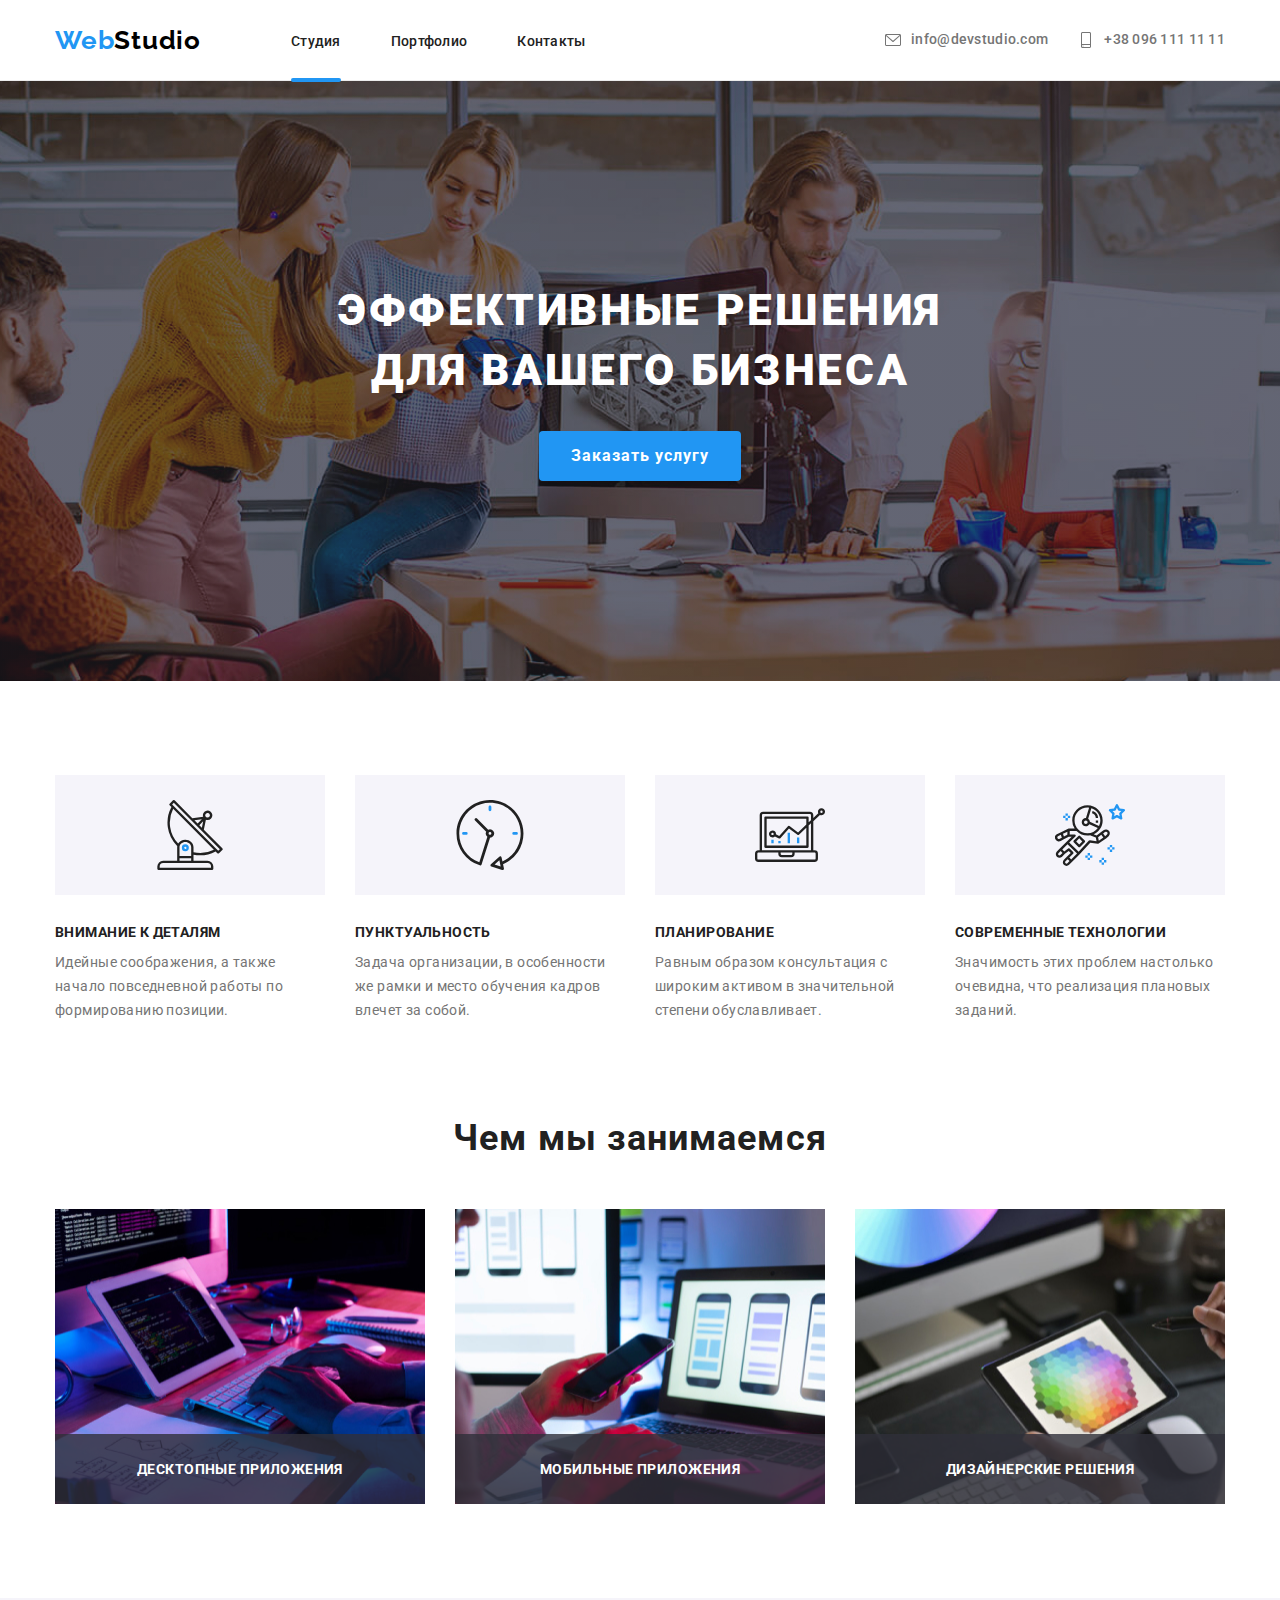
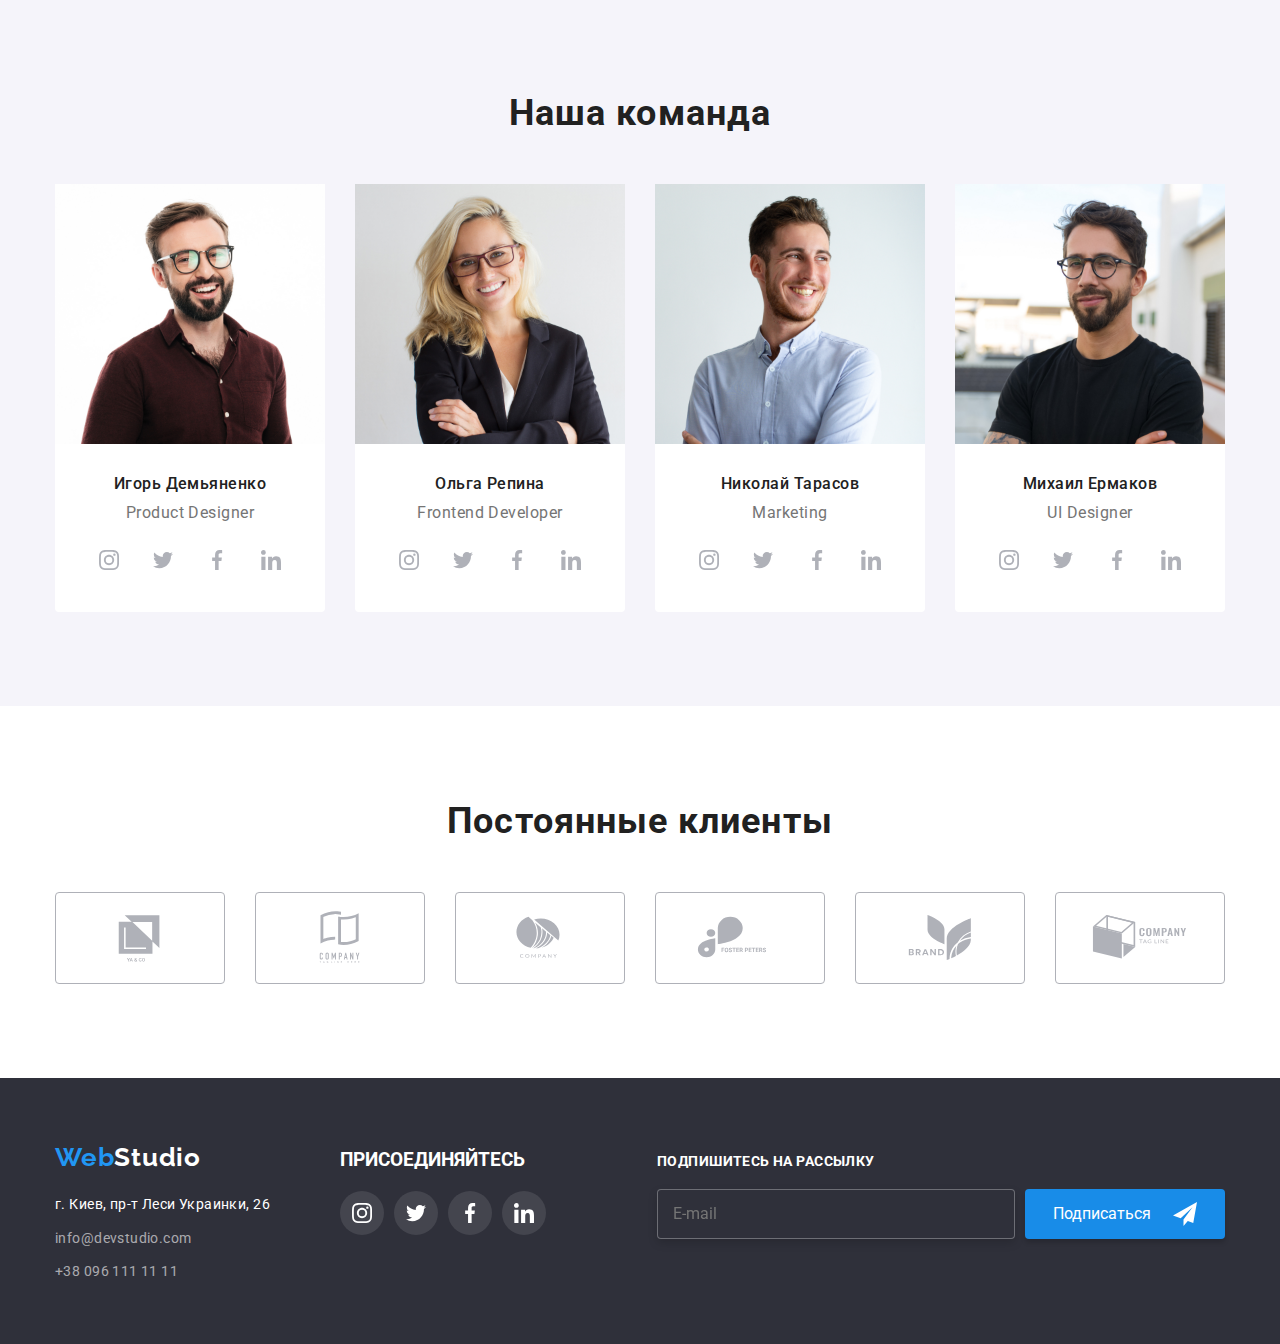
==== commit af22bd31: "HW7-under-repair2" ====
--- a/index.html
+++ b/index.html
@@ -56,7 +56,7 @@
         <!--HERO-->
         <section class="hero">
             <div class="container">
-                <h1 class="hero-title">ЭФФЕКТИВНЫЕ РЕШЕНИЯ<br> ДЛЯ ВАШЕГО БИЗНЕСА</h1>
+                <h1 class="hero__title">ЭФФЕКТИВНЫЕ РЕШЕНИЯ<br> ДЛЯ ВАШЕГО БИЗНЕСА</h1>
                 <button class="hero-btn" type="button" data-modal-open>Заказать услугу</button>
             </div>
         </section>
@@ -110,24 +110,24 @@
         <!--Чем мы занимаемся-->
         <section class="section our-occupation">
             <div class="container">
-                <h2 class="our-occupation-main-title">Чем мы занимаемся</h2>
-                <ul class="our-occupation-list">
-                    <li class="our-occupation-item">
-                        <div class="thumb">
+                <h2 class="our-occupation__main-title">Чем мы занимаемся</h2>
+                <ul class="our-occupation__list">
+                    <li class="our-occupation__item">
+                        <div class="our-occupation__thumb">
                             <img src="./images/task-1.jpg" alt="работа за компьютером" width="370" height="295">
-                            <p class="label">Десктопные приложения</p>
-                        </div>
-                    </li>
-                    <li class="our-occupation-item">
-                        <div class="thumb">
+                            <p class="our-occupation__label">Десктопные приложения</p>
+                        </div>
+                    </li>
+                    <li class="our-occupation__item">
+                        <div class="our-occupation__thumb">
                             <img src="./images/task-2.jpg" alt="разработка приложений" width="370" height="295">
-                            <p class="label">Мобильные приложения</p>
-                        </div>
-                    </li>
-                    <li class="our-occupation-item">
-                        <div class="thumb">
+                            <p class="our-occupation__label">Мобильные приложения</p>
+                        </div>
+                    </li>
+                    <li class="our-occupation__item">
+                        <div class="our-occupation__thumb">
                             <img src="./images/task-3.jpg" alt="работа палитрой цветов" width="370" height="295">
-                            <p class="label">Дизайнерские решения</p>
+                            <p class="our-occupation__label">Дизайнерские решения</p>
                         </div>
                     </li>
                 </ul>
@@ -138,37 +138,37 @@
         <!--Наша команда-->
         <section class="section our-team">
             <div class="container">
-                <h2 class="our-team-main-title">Наша команда</h2>
-                <ul class="our-team-list">
-                    <li class="our-team-item">
+                <h2 class="our-team__main-title">Наша команда</h2>
+                <ul class="our-team__list">
+                    <li class="our-team__item">
                         <img class="img-main" src="./images/Igor.jpg" alt="Игорь" width="270" height="260">
-                        <div class="our-team-text-block">
-                            <h3 class="our-team-title">Игорь Демьяненко</h3>
-                            <p class="our-team-text" lang="en">Product Designer</p> 
+                        <div class="our-team__text-block">
+                            <h3 class="our-team__text-block-title">Игорь Демьяненко</h3>
+                            <p class="our-team__text-block-text" lang="en">Product Designer</p> 
                             <ul class="social-icons-list">
-                                <li class="social-icons">
-                                    <a class="social-icons-link" href="">
+                                <li class="social-icons-list__item">
+                                    <a class="social-icons-list__link" href="">
                                         <svg class="soc-med-icon" width="20" height="20">
                                             <use href="./images/sprite.svg#icon-instagram"></use>
                                         </svg>
                                     </a>
                                 </li>
-                                <li class="social-icons">
-                                    <a class="social-icons-link" href="">
+                                <li class="social-icons-list__item">
+                                    <a class="social-icons-list__link" href="">
                                         <svg class="soc-med-icon" width="20" height="20">
                                             <use href="./images/sprite.svg#icon-twitter"></use>
                                         </svg>
                                     </a>
                                 </li>
-                                <li class="social-icons">
-                                    <a class="social-icons-link" href="">
+                                <li class="social-icons-list__item">
+                                    <a class="social-icons-list__link" href="">
                                         <svg class="soc-med-icon" width="20" height="20">
                                             <use href="./images/sprite.svg#icon-facebook"></use>
                                         </svg>
                                     </a>
                                 </li>
-                                <li class="social-icons">
-                                    <a class="social-icons-link" href="">
+                                <li class="social-icons-list__item">
+                                    <a class="social-icons-list__link" href="">
                                         <svg class="soc-med-icon" width="20" height="20">
                                             <use href="./images/sprite.svg#icon-linkedin"></use>
                                         </svg>
@@ -178,35 +178,35 @@
                         </div>
                         
                     </li>
-                    <li class="our-team-item">
+                    <li class="our-team__item">
                         <img class="img-main" src="./images/Olga.jpg" alt="Ольга" width="270" height="260">
-                        <div class="our-team-text-block">
-                            <h3 class="our-team-title">Ольга Репина</h3>
-                            <p class="our-team-text" lang="en">Frontend Developer</p>
+                        <div class="our-team__text-block">
+                            <h3 class="our-team__text-block-title">Ольга Репина</h3>
+                            <p class="our-team__text-block-text" lang="en">Frontend Developer</p>
                             <ul class="social-icons-list">
-                                <li class="social-icons">
-                                    <a class="social-icons-link" href="">
+                                <li class="social-icons-list__item">
+                                    <a class="social-icons-list__link" href="">
                                         <svg class="soc-med-icon" width="20" height="20">
                                             <use href="./images/sprite.svg#icon-instagram"></use>
                                         </svg>
                                     </a>
                                 </li>
-                                <li class="social-icons">
-                                    <a class="social-icons-link" href="">
+                                <li class="social-icons-list__item">
+                                    <a class="social-icons-list__link" href="">
                                         <svg class="soc-med-icon" width="20" height="20">
                                             <use href="./images/sprite.svg#icon-twitter"></use>
                                         </svg>
                                     </a>
                                 </li>
-                                <li class="social-icons">
-                                    <a class="social-icons-link" href="">
+                                <li class="social-icons-list__item">
+                                    <a class="social-icons-list__link" href="">
                                         <svg class="soc-med-icon" width="20" height="20">
                                             <use href="./images/sprite.svg#icon-facebook"></use>
                                         </svg>
                                     </a>
                                 </li>
-                                <li class="social-icons">
-                                    <a class="social-icons-link" href="">
+                                <li class="social-icons-list__item">
+                                    <a class="social-icons-list__link" href="">
                                         <svg class="soc-med-icon" width="20" height="20">
                                             <use href="./images/sprite.svg#icon-linkedin"></use>
                                         </svg>
@@ -215,35 +215,35 @@
                             </ul>
                         </div>
                     </li>
-                    <li class="our-team-item">
+                    <li class="our-team__item">
                         <img class="img-main" src="./images/Nikolai.jpg" alt="Николай" width="270" height="260">
-                        <div class="our-team-text-block">
-                            <h3 class="our-team-title">Николай Тарасов</h3>
-                            <p class="our-team-text" lang="en">Marketing</p>
+                        <div class="our-team__text-block">
+                            <h3 class="our-team__text-block-title">Николай Тарасов</h3>
+                            <p class="our-team__text-block-text" lang="en">Marketing</p>
                             <ul class="social-icons-list">
-                                <li class="social-icons">
-                                    <a class="social-icons-link" href="">
+                                <li class="social-icons-list__item">
+                                    <a class="social-icons-list__link" href="">
                                         <svg class="soc-med-icon" width="20" height="20">
                                             <use href="./images/sprite.svg#icon-instagram"></use>
                                         </svg>
                                     </a>
                                 </li>
-                                <li class="social-icons">
-                                    <a class="social-icons-link" href="">
+                                <li class="social-icons-list__item">
+                                    <a class="social-icons-list__link" href="">
                                         <svg class="soc-med-icon" width="20" height="20">
                                             <use href="./images/sprite.svg#icon-twitter"></use>
                                         </svg>
                                     </a>
                                 </li>
-                                <li class="social-icons">
-                                    <a class="social-icons-link" href="">
+                                <li class="social-icons-list__item">
+                                    <a class="social-icons-list__link" href="">
                                         <svg class="soc-med-icon" width="20" height="20">
                                             <use href="./images/sprite.svg#icon-facebook"></use>
                                         </svg>
                                     </a>
                                 </li>
-                                <li class="social-icons">
-                                    <a class="social-icons-link" href="">
+                                <li class="social-icons-list__item">
+                                    <a class="social-icons-list__link" href="">
                                         <svg class="soc-med-icon" width="20" height="20">
                                             <use href="./images/sprite.svg#icon-linkedin"></use>
                                         </svg>
@@ -252,35 +252,35 @@
                             </ul>
                         </div>
                     </li>
-                    <li class="our-team-item">
+                    <li class="our-team__item">
                         <img class="img-main" src="./images/Mihail.jpg" alt="Михаил" width="270" height="260">
-                        <div class="our-team-text-block">
-                            <h3 class="our-team-title">Михаил Ермаков</h3>
-                            <p class="our-team-text" lang="en">UI Designer</p>
+                        <div class="our-team__text-block">
+                            <h3 class="our-team__text-block-title">Михаил Ермаков</h3>
+                            <p class="our-team__text-block-text" lang="en">UI Designer</p>
                             <ul class="social-icons-list">
-                                <li class="social-icons">
-                                    <a class="social-icons-link" href="">
+                                <li class="social-icons-list__item">
+                                    <a class="social-icons-list__link" href="">
                                         <svg class="soc-med-icon" width="20" height="20">
                                             <use href="./images/sprite.svg#icon-instagram"></use>
                                         </svg>
                                     </a>
                                 </li>
-                                <li class="social-icons">
-                                    <a class="social-icons-link" href="">
+                                <li class="social-icons-list__item">
+                                    <a class="social-icons-list__link" href="">
                                         <svg class="soc-med-icon" width="20" height="20">
                                             <use href="./images/sprite.svg#icon-twitter"></use>
                                         </svg>
                                     </a>
                                 </li>
-                                <li class="social-icons">
-                                    <a class="social-icons-link" href="">
+                                <li class="social-icons-list__item">
+                                    <a class="social-icons-list__link" href="">
                                         <svg class="soc-med-icon" width="20" height="20">
                                             <use href="./images/sprite.svg#icon-facebook"></use>
                                         </svg>
                                     </a>
                                 </li>
-                                <li class="social-icons">
-                                    <a class="social-icons-link" href="">
+                                <li class="social-icons-list__item">
+                                    <a class="social-icons-list__link" href="">
                                         <svg class="soc-med-icon" width="20" height="20">
                                             <use href="./images/sprite.svg#icon-linkedin"></use>
                                         </svg>
@@ -298,44 +298,44 @@
             <div class="container">
                 <h2 class="our-clients">Постоянные клиенты</h2>
                 <ul class="our-clients-list">
-                    <li class="our-clients-item">
-                        <a class="clients-link" href="">
-                            <svg class="our-clients-icon">
+                    <li class="our-clients-list__item">
+                        <a class="our-clients-list__link" href="">
+                            <svg class="our-clients-list__icon">
                                 <use href="./images/sprite.svg#icon-Logo"></use>
                             </svg>
                         </a>
                     </li>
-                    <li class="our-clients-item">
-                        <a class="clients-link" href="">
-                            <svg class="our-clients-icon">
+                    <li class="our-clients-list__item">
+                        <a class="our-clients-list__link" href="">
+                            <svg class="our-clients-list__icon">
                                 <use href="./images/sprite.svg#icon-Logo-2"></use>
                             </svg>  
                         </a>                        
                     </li>
-                    <li class="our-clients-item">
-                        <a class="clients-link" href="">
-                            <svg class="our-clients-icon">
+                    <li class="our-clients-list__item">
+                        <a class="our-clients-list__link" href="">
+                            <svg class="our-clients-list__icon">
                                 <use href="./images/sprite.svg#icon-Logo-3"></use>
                             </svg>
                         </a>
                     </li>
-                    <li class="our-clients-item">
-                        <a class="clients-link" href="">
-                            <svg class="our-clients-icon">
+                    <li class="our-clients-list__item">
+                        <a class="our-clients-list__link" href="">
+                            <svg class="our-clients-list__icon">
                                 <use href="./images/sprite.svg#icon-Logo-4"></use>
                             </svg>
                         </a>
                     </li>
-                    <li class="our-clients-item">
-                        <a class="clients-link" href="">
-                            <svg class="our-clients-icon">
+                    <li class="our-clients-list__item">
+                        <a class="our-clients-list__link" href="">
+                            <svg class="our-clients-list__icon">
                                 <use href="./images/sprite.svg#icon-Logo-5"></use>
                             </svg>
                         </a>
                     </li>
-                    <li class="our-clients-item">
-                        <a class="clients-link" href="">
-                            <svg class="our-clients-icon">
+                    <li class="our-clients-list__item">
+                        <a class="our-clients-list__link" href="">
+                            <svg class="our-clients-list__icon">
                                 <use href="./images/sprite.svg#icon-Logo-6"></use>
                             </svg>
                         </a>
@@ -354,24 +354,24 @@
                     <a class="logo-link-nav" href="index.html" lang="en">Web<span class="logo-white">Studio</span></a>
                     <address class="address">
                         <ul class="address-list">
-                            <li class="address-list-item">
-                                <a class="address-list-address-link" href="https://goo.gl/maps/ypJD4WPyiguAMuLH8" target="_blank"
+                            <li class="address-list__item">
+                                <a class="address-list__address-link" href="https://goo.gl/maps/ypJD4WPyiguAMuLH8" target="_blank"
                                     rel="noopener noreferrer">г. Киев, пр-т Леси
                                     Украинки, 26</a>
                             </li>
-                            <li class="address-list-item">
-                                <a class="address-list-mail" href="mailto:info@devstudio.com" lang="en">info@devstudio.com</a>
+                            <li class="address-list__item">
+                                <a class="address-list__mail" href="mailto:info@devstudio.com" lang="en">info@devstudio.com</a>
                             </li>
-                            <li class="address-list-item">
-                                <a class="address-list-phone" href="tel:+380961111111">+38 096 111 11 11</a>
+                            <li class="address-list__item">
+                                <a class="address-list__phone" href="tel:+380961111111">+38 096 111 11 11</a>
                             </li>
                         </ul>
                     </address>
                 </div>
                 <div class="bottom-right-side">
-                    <div class="social-icons-section">
-                        <h3 class="bottom-social-icon-title">ПРИСОЕДИНЯЙТЕСЬ</h3>
-                        <ul class="social-icons-list-bottom">
+                    <div class="soc-icons-section">
+                        <h3 class="soc-icons-section__title">ПРИСОЕДИНЯЙТЕСЬ</h3>
+                        <ul class="soc-icons-section__list">
                                 <li class="social-icons-bottom">
                                     <a class="social-icons-link-bottom" href="">
                                         <svg class="soc-med-icon-bottom" width="20" height="20">
@@ -405,10 +405,10 @@
                 </div>
                 <div class="subscription-section">
                     <form class="subscription-section-form">
-                        <label class="subscription-section-title" for="subscription-mail">Подпишитесь на рассылку</label>
+                        <label class="subscription-section-form__title" for="subscription-mail">Подпишитесь на рассылку</label>
                         <span class="email-wrapper">
-                            <input class="subscription-section-input" type="email" name="subscription-mail" id="subscription-mail" placeholder="E-mail">
-                            <button class="subscription-section-btn submit-btn" type="submit">Подписаться
+                            <input class="subscription-section-form__input" type="email" name="subscription-mail" id="subscription-mail" placeholder="E-mail">
+                            <button class="subscription-section-form__btn modal__submit-btn" type="submit">Подписаться
                                 <svg class="icon-in-btn" width="24" height="24">
                                     <use href="./images/sprite.svg#icon-icon-send"></use>
                                 </svg>
--- a/css/main.min.css
+++ b/css/main.min.css
@@ -1,2 +1,2 @@
-:root{--primary-font: 'Roboto', sans-serif;--secondary-font: 'Raleway', sans-serif;--accent-color: #2196f3;--hero-bottom-color: #2F303A;--top-color: #FFFFFF;--text-color: #212121;--text-logo-black: #000000;--navigation-contacts-color: #757575;--address-list-mail-color: rgba(255, 255, 255, 0.6);--our-team-background-color: #F5F4FA;--header-bottom-line: #ECECEC;--portfolio-border-line: #EEEEEE;--our-advantages-bg-color: #F5F4FA;--hero-bg-color: #C4C4C4;--hero-overlay-color: rgba(47, 48, 58, 0.4);--our-client-border-color: #AFB1B8;--social-icon-bg-color: rgba(255, 255, 255, 0.1);--overlay-background: rgba(33, 150, 243, 0.9);--label-bg-color: rgba(47, 48, 58, 0.8)}.visually-hidden{position:absolute;width:1px;height:1px;margin:-1px;border:0;padding:0;white-space:nowrap;clip-path:inset(100%);clip:rect(0 0 0 0);overflow:hidden}.navigation__list,.navigation-contacts,.filter-list,.examples-list,.address-list,.our-advantages-list,.our-occupation-list,.our-team-list,.social-icons-list-bottom{list-style:none}.logo-link-nav,.navigation__list-link,.navigation-contacts__mail,.navigation-contacts__phone,.logo-link-bottom,.address-list-address-link,.address-list-mail,.address-list-phone,.examples-list-link{text-decoration:none}h1,h2,h3,h4,h5,h6,p{margin-top:0;margin-bottom:0}ul,ol{margin-top:0;margin-bottom:0;padding-left:0}img{display:block}html{box-sizing:border-box}*,*::before,*::after{box-sizing:border-box}button{cursor:pointer}address{font-style:normal}body{font-family:var(--primary-font);color:var(--top-color)}.container{width:1200px;margin-left:auto;margin-right:auto;padding:0 15px}.section{padding-top:94px;padding-bottom:94px}.hero-btn{margin-top:30px;margin-left:auto;margin-right:auto;padding:10px 32px;font-weight:700;font-size:16px;line-height:1.88;display:flex;align-items:center;text-align:center;letter-spacing:0.06em;cursor:pointer;color:var(--top-color);background:var(--accent-color);box-shadow:0px 4px 4px rgba(0,0,0,0.15);border-radius:4px;border:transparent}.social-icons-list{display:flex;flex-direction:row;justify-content:center}.social-icons{display:flex;width:44px;height:44px}.social-icons-link{display:flex;justify-content:center;align-items:center;width:100%;height:100%;background-color:var(--top-color);border-radius:50%;transition-property:background-color;transition-duration:250ms;transition-timing-function:cubic-bezier(0.4, 0, 0.2, 1);transition-delay:0}.social-icons-link:hover,.social-icons-link:focus{background-color:var(--accent-color)}.soc-med-icon{fill:var(--our-client-border-color);transition:fill 250ms cubic-bezier(0.4, 0, 0.2, 1)}.social-icons-link:hover .soc-med-icon,.social-icons-link:focus .soc-med-icon{fill:var(--top-color)}.social-icons{margin-right:10px}.social-icons:last-child{margin-right:0px}.backdrop{position:fixed;top:0;left:0;width:100%;height:100%;background-color:rgba(0,0,0,0.5);transition:opacity 500ms linear, visibility 500ms linear}.backdrop.is-hidden{opacity:0;visibility:hidden;pointer-events:none}.modal{display:block;justify-content:center;position:absolute;padding:40px;top:50%;left:50%;transform:translate(-50%, -50%);width:528px;height:580px;background-color:#FFFFFF}.modal__close-btn{position:absolute;top:8px;right:8px;display:flex;align-items:center;justify-content:center;width:30px;height:30px;border:1px solid rgba(0,0,0,0.1);background-color:transparent;padding:9px;border-radius:50%;cursor:pointer}.modal__close-btn-icon{transition:fill 250ms cubic-bezier(0.4, 0, 0.2, 1)}.modal__close-btn:hover .modal__close-btn-icon,.modal__close-btn:focus .modal__close-btn-icon{fill:var(--accent-color)}.contact-form{display:flex;flex-direction:column}.contact-form__title{display:block;margin-bottom:12px;font-weight:700;font-size:20px;line-height:23px;text-align:center;letter-spacing:0.03em;margin-bottom:10px;color:#212121}.contact-form__field{display:flex;flex-direction:column;justify-content:flex-start;margin-bottom:10px}.contact-form__field-title{display:block;margin-bottom:4px;font-weight:400;font-size:12px;line-height:14px;letter-spacing:0.01em;color:#757575}.contact-form__input{width:100%;height:40px;border:1px solid rgba(33,33,33,0.2);border-radius:4px;padding-left:40px;transition:border-color 250ms cubic-bezier(0.4, 0, 0.2, 1)}.contact-form__input:focus{outline:none;border-color:var(--accent-color)}.contact-form__input-wrapper{position:relative}.contact-form__icon{position:absolute;top:50%;left:12px;display:block;width:18px;height:18px;transform:translateY(-50%);transition:fill 250ms cubic-bezier(0.4, 0, 0.2, 1)}.contact-form__input:focus+.contact-form__icon{fill:var(--accent-color)}.textarea{padding:12px 16px;width:100%;height:120px;border:1px solid rgba(33,33,33,0.2);border-radius:4px;resize:none;transition:border-color 250ms cubic-bezier(0.4, 0, 0.2, 1)}.textarea:focus{outline:none;border-color:var(--accent-color)}.textarea::placeholder{font-weight:400;font-size:14px;line-height:16px;letter-spacing:0.01em;color:rgba(117,117,117,0.5)}.modal__checkbox-agreement-line{display:flex;justify-content:center;align-items:center;margin-right:7px;width:16px;height:15px;border:2px solid #212121;border-radius:2px}.modal__checkbox-input:checked+.modal__checkbox-agreement-line{background-position:center;background-color:var(--accent-color)}.modal__checkbox-input:checked+.modal__checkbox-agreement-line{border:none}.modal__checkbox-icon{width:1em;height:1em;stroke-width:0;stroke:currentColor}.icon-white-mark{width:1.2998046875em}.contact-form-checkbox{display:flex;position:relative;margin-bottom:30px}.modal__checkbox-input{position:absolute;width:16px;height:15px}.modal__checkbox{display:flex;justify-content:center;align-items:center;margin-top:10px;margin-bottom:30px;margin-left:8px;font-weight:400;font-size:14px;line-height:24px;letter-spacing:0.03em;color:#757575}.modal__submit-btn{min-width:200px;align-self:center;height:50px;cursor:pointer;color:#FFFFFF;border:transparent;background:#188CE8;box-shadow:0px 4px 4px rgba(0,0,0,0.15);border-radius:4px}.logo-link-nav,.logo-link-bottom{font-family:var(--secondary-font);font-weight:700;font-size:26px;line-height:1.19;letter-spacing:0.03em;color:var(--accent-color)}.our-occupation-main-title,.our-team-main-title,.our-clients{font-weight:700;font-size:36px;line-height:1.17;text-align:center;letter-spacing:0.03em;color:var(--text-color)}.page-header{background:var(--top-color);border-bottom-width:1px;border-bottom-style:solid;border-bottom-color:var(--header-bottom-line)}.up,.navigation,.navigation__list,.navigation-contacts,.navigation-contacts__item,.navigation-contacts__mail,.navigation-contacts__phone{display:flex;flex-direction:row;align-items:center}.navigation__list{margin-left:90px}.navigation__list-item:not(:last-child){margin-right:50px}.navigation-contacts{margin-left:auto}.navigation-contacts__item:not(:last-child){margin-right:30px}.logo-black{color:var(--text-logo-black)}.navigation__list-item{position:relative;padding-top:32px;height:80px}.current::after{content:"";position:absolute;display:block;left:0;padding-bottom:0px;bottom:-2px;width:100%;height:4px;border-radius:2px;background-color:var(--accent-color)}.navigation__list-link,.navigation-contacts__mail,.navigation-contacts__phone{font-weight:500;font-size:14px;line-height:1.14;letter-spacing:0.02em;color:var(--text-color);transition-property:color;transition-duration:250ms;transition-timing-function:cubic-bezier(0.4, 0, 0.2, 1)}.navigation-contacts__mail,.navigation-contacts__phone{height:16px;color:var(--navigation-contacts-color)}.envelope-icon,.mobile-icon{fill:var(--navigation-contacts-color);height:16px;margin-right:10px;transition-property:fill;transition-duration:250ms;transition-timing-function:cubic-bezier(0.4, 0, 0.2, 1);transition-delay:0}.navigation__list-link:hover,.navigation__list-link:focus{color:var(--accent-color)}.navigation-contacts__mail:focus .envelope-icon,.navigation-contacts__mail:hover .envelope-icon{fill:var(--accent-color)}.navigation-contacts__mail:focus,.navigation-contacts__mail:hover{color:var(--accent-color)}.navigation-contacts__phone:hover .mobile-icon,.navigation-contacts__phone:focus .mobile-icon{fill:var(--accent-color)}.navigation-contacts__phone:hover,.navigation-contacts__phone:focus{color:var(--accent-color)}.down{display:flex;flex-direction:row;align-items:baseline}.bottom-left-side{margin-right:70px}.logo-white{color:var(--top-color)}.address{margin-top:20px}.address-list-item:not(:last-child){margin-bottom:10px}.address-list-address-link{font-size:14px;line-height:1.7;letter-spacing:0.03em;color:var(--top-color);transition:color 250ms cubic-bezier(0.4, 0, 0.2, 1)}.address-list-mail,.address-list-phone{font-size:14px;line-height:1.7;letter-spacing:0.03em;color:var(--address-list-mail-color);transition:color 250ms cubic-bezier(0.4, 0, 0.2, 1)}.address-list-mail:hover,.address-list-mail:focus,.address-list-phone:hover,.address-list-phone:focus{color:var(--accent-color)}.bottom{background:var(--hero-bottom-color);padding-top:60px;padding-bottom:60px}.address-list-address-link:hover,.address-list-address-link:focus{color:var(--accent-color)}.social-icons-section{display:flex;flex-direction:column;padding-top:12px}.social-icons-list-bottom{display:flex}.bottom-social-icon-title{display:flex;color:var(--top-color);margin-bottom:20px}.social-icons-bottom{width:44px;height:44px;margin-right:10px}.social-icons-bottom:last-child{margin-right:0px}.social-icons-link-bottom{display:flex;justify-content:center;align-items:center;width:100%;height:100%;border-radius:50%;background-color:var(--social-icon-bg-color);transition:background-color 250ms cubic-bezier(0.4, 0, 0.2, 1)}.social-icons-link-bottom:hover,.social-icons-link-bottom:focus{background-color:var(--accent-color)}.soc-med-icon-bottom{fill:var(--top-color)}.bottom-right-side{display:flex;margin-right:auto}.subscription-section{padding-left:auto}.subscription-section-form{display:flex;flex-direction:column;justify-content:flex-start}.subscription-section-title{display:inline-block;margin-bottom:20px;font-weight:700;font-size:14px;line-height:16px;letter-spacing:0.03em;text-transform:uppercase;color:#FFFFFF}.email-wrapper{display:flex}.subscription-section-input{width:358px;height:50px;margin-right:10px;padding:15px;color:#FFFFFF;background-color:var(--hero-bottom-color);border:1px solid rgba(255,255,255,0.3);filter:drop-shadow(0px 4px 4px rgba(0,0,0,0.15));border-radius:4px}.subscription-section-btn{display:flex;justify-content:space-between;align-items:center;padding-left:28px;padding-right:28px;border:transparent}.hero{background-size:auto auto;max-width:1600px;background-color:var(--hero-bg-color);background-image:linear-gradient(var(--hero-overlay-color), var(--hero-overlay-color)),url("../images/img-hero.jpg");background-position:center;background-repeat:no-repeat;margin-left:auto;margin-right:auto;padding-top:200px;padding-bottom:200px}.hero-title{font-weight:900;font-size:44px;line-height:1.36;text-align:center;letter-spacing:0.06em;text-transform:uppercase;color:var(--top-color)}.filter-list{display:flex;flex-direction:row;justify-content:center;margin-bottom:50px}.filter-button{border:transparent}.filter-button:not(:last-child){margin-right:10px}.filter-btn-text{border:transparent;min-width:75px;font-weight:500;font-size:16px;line-height:1.6;text-align:center;letter-spacing:0.03em;background:var(--our-team-background-color);border-radius:4px;cursor:pointer;padding:6px 22px;color:var(--text-color);transition:background 250ms cubic-bezier(0.4, 0, 0.2, 1),color 250ms cubic-bezier(0.4, 0, 0.2, 1),box-shadow 250ms cubic-bezier(0.4, 0, 0.2, 1)}.filter-btn-text:hover,.filter-btn-text:focus{background:var(--accent-color);box-shadow:0px 3px 1px rgba(0,0,0,0.1),0px 1px 2px rgba(0,0,0,0.08),0px 2px 2px rgba(0,0,0,0.12);color:var(--top-color)}.our-advantages__list{display:flex}.our-advantages__item{align-items:flex-start}.our-advantages__item:not(:last-child){margin-right:30px}.our-advantages__title,.bottom-social-icon-title{font-weight:700;font-size:14px;line-height:1.14;letter-spacing:0.03em;text-transform:uppercase}.our-advantages__title{margin-bottom:10px;color:var(--text-color)}.our-advantages__text{width:270px;font-size:14px;line-height:1.71;letter-spacing:0.03em;color:var(--navigation-contacts-color)}.our-advantages__item-area{display:flex;justify-content:center;margin-bottom:30px;padding-top:25px;padding-bottom:25px;width:270px;background-color:var(--our-advantages-bg-color)}.our-occupation{padding-top:0px}.our-occupation-list,.our-team-list{display:flex;flex-direction:row;margin-top:50px}.our-occupation-item:not(:last-child){margin-right:30px}.thumb{position:relative}.thumb>.label{position:absolute;display:flex;justify-content:center;align-items:center;width:370px;height:70px;bottom:0;right:0;margin:0;border-bottom-left-radius:4px;font-weight:700;font-size:14px;line-height:16px;letter-spacing:0.03em;text-transform:uppercase;background-color:var(--label-bg-color);color:var(--top-color)}.our-team{background:var(--our-team-background-color)}.our-team-item{background:var(--top-color);border-radius:0px 0px 4px 4px}.our-team-item:not(:last-child){margin-right:30px}.our-team-text-block{padding-top:30px;padding-bottom:30px}.our-team-title{margin-bottom:10px;font-weight:500;font-size:16px;line-height:1.19;text-align:center;letter-spacing:0.03em;color:var(--text-color)}.our-team-text{font-size:16px;line-height:1.19;margin-bottom:16px;text-align:center;letter-spacing:0.03em;color:var(--navigation-contacts-color)}.our-clients{margin-bottom:50px}.our-clients-list{display:flex}.our-clients-item{width:170px;height:92px}.our-clients-item:not(:last-child){margin-right:30px}.our-clients-icon{width:106px;height:60px;fill:var(--our-client-border-color);transition:fill 250ms cubic-bezier(0.4, 0, 0.2, 1)}.clients-link:hover .our-clients-icon,.clients-link:focus .our-clients-icon{fill:var(--accent-color)}.clients-link{display:flex;justify-content:center;align-items:center;width:100%;height:100%;border:1px solid var(--our-client-border-color);border-radius:4px;transition:border-color 250ms cubic-bezier(0.4, 0, 0.2, 1)}.clients-link:hover,.clients-link:focus{border-color:var(--accent-color)}.examples-list{display:flex;flex-wrap:wrap}.examples-list-title{margin-bottom:5px;font-weight:700;font-size:18px;line-height:2;letter-spacing:0.06em;color:var(--text-color)}.examples-list-type{font-size:16px;line-height:1.88;letter-spacing:0.03em;color:var(--navigation-contacts-color)}.examples-list-item{display:flex;background:var(--top-color)}.examples-list-item:not(:nth-last-child(-n+3)){margin-bottom:30px}.examples-list-item:not(:nth-child(3n)){margin-right:30px}.item-up-part{position:relative;overflow:hidden}.overlay{position:absolute;top:0;left:0;width:100%;height:100%;background:var(--overlay-background);transform:translateY(100%);transition:transform 250ms cubic-bezier(0.4, 0, 0.2, 1);font-weight:400;font-size:18px;line-height:28px;letter-spacing:0.03em;padding:64px 24px;color:var(--top-color);overflow:auto}.examples-list-link:hover .overlay,.examples-list-link:focus .overlay{transform:translateY(0)}.examples-list-link{transition:box-shadow 250ms cubic-bezier(0.4, 0, 0.2, 1)}.examples-list-link:hover,.examples-list-link:focus{box-shadow:0px 1px 1px rgba(0,0,0,0.12),0px 4px 4px rgba(0,0,0,0.06),1px 4px 6px rgba(0,0,0,0.16)}.item-down-part{padding-top:20px;padding-bottom:20px;padding-left:24px;padding-right:24px;border-bottom-width:1px;border-bottom-style:solid;border-bottom-color:var(--portfolio-border-line);border-right-width:1px;border-right-style:solid;border-right-color:var(--portfolio-border-line);border-left-width:1px;border-left-style:solid;border-left-color:var(--portfolio-border-line)}
+:root{--primary-font: 'Roboto', sans-serif;--secondary-font: 'Raleway', sans-serif;--accent-color: #2196f3;--hero-bottom-color: #2F303A;--top-color: #FFFFFF;--text-color: #212121;--text-logo-black: #000000;--navigation-contacts-color: #757575;--address-list-mail-color: rgba(255, 255, 255, 0.6);--our-team-background-color: #F5F4FA;--header-bottom-line: #ECECEC;--portfolio-border-line: #EEEEEE;--our-advantages-bg-color: #F5F4FA;--hero-bg-color: #C4C4C4;--hero-overlay-color: rgba(47, 48, 58, 0.4);--our-client-border-color: #AFB1B8;--social-icon-bg-color: rgba(255, 255, 255, 0.1);--overlay-background: rgba(33, 150, 243, 0.9);--label-bg-color: rgba(47, 48, 58, 0.8)}.visually-hidden{position:absolute;width:1px;height:1px;margin:-1px;border:0;padding:0;white-space:nowrap;clip-path:inset(100%);clip:rect(0 0 0 0);overflow:hidden}.navigation__list,.navigation-contacts,.filter-list,.examples-list,.address-list,.our-advantages__list,.our-occupation__list,.our-team__list,.soc-icons-section__list{list-style:none}.logo-link-nav,.navigation__list-link,.navigation-contacts__mail,.navigation-contacts__phone,.logo-link-bottom,.address-list__address-link,.address-list__mail,.address-list__phone,.examples-list-link{text-decoration:none}h1,h2,h3,h4,h5,h6,p{margin-top:0;margin-bottom:0}ul,ol{margin-top:0;margin-bottom:0;padding-left:0}img{display:block}html{box-sizing:border-box}*,*::before,*::after{box-sizing:border-box}button{cursor:pointer}address{font-style:normal}body{font-family:var(--primary-font);color:var(--top-color)}.container{width:1200px;margin-left:auto;margin-right:auto;padding:0 15px}.section{padding-top:94px;padding-bottom:94px}.hero-btn{margin-top:30px;margin-left:auto;margin-right:auto;padding:10px 32px;font-weight:700;font-size:16px;line-height:1.88;display:flex;align-items:center;text-align:center;letter-spacing:0.06em;cursor:pointer;color:var(--top-color);background:var(--accent-color);box-shadow:0px 4px 4px rgba(0,0,0,0.15);border-radius:4px;border:transparent}.social-icons-list{display:flex;flex-direction:row;justify-content:center}.social-icons-list__item{display:flex;width:44px;height:44px}.social-icons-list__link{display:flex;justify-content:center;align-items:center;width:100%;height:100%;background-color:var(--top-color);border-radius:50%;transition-property:background-color;transition-duration:250ms;transition-timing-function:cubic-bezier(0.4, 0, 0.2, 1);transition-delay:0}.social-icons-list__link:hover,.social-icons-list__link:focus{background-color:var(--accent-color)}.soc-med-icon{fill:var(--our-client-border-color);transition:fill 250ms cubic-bezier(0.4, 0, 0.2, 1)}.social-icons-list__link:hover .soc-med-icon,.social-icons-list__link:focus .soc-med-icon{fill:var(--top-color)}.social-icons-list__item{margin-right:10px}.social-icons-list__item:last-child{margin-right:0px}.backdrop{position:fixed;top:0;left:0;width:100%;height:100%;background-color:rgba(0,0,0,0.5);transition:opacity 500ms linear, visibility 500ms linear}.backdrop.is-hidden{opacity:0;visibility:hidden;pointer-events:none}.modal{display:block;justify-content:center;position:absolute;padding:40px;top:50%;left:50%;transform:translate(-50%, -50%);width:528px;height:580px;background-color:#FFFFFF}.modal__close-btn{position:absolute;top:8px;right:8px;display:flex;align-items:center;justify-content:center;width:30px;height:30px;border:1px solid rgba(0,0,0,0.1);background-color:transparent;padding:9px;border-radius:50%;cursor:pointer}.modal__close-btn-icon{transition:fill 250ms cubic-bezier(0.4, 0, 0.2, 1)}.modal__close-btn:hover .modal__close-btn-icon,.modal__close-btn:focus .modal__close-btn-icon{fill:var(--accent-color)}.contact-form{display:flex;flex-direction:column}.contact-form__title{display:block;margin-bottom:12px;font-weight:700;font-size:20px;line-height:23px;text-align:center;letter-spacing:0.03em;margin-bottom:10px;color:#212121}.contact-form__field{display:flex;flex-direction:column;justify-content:flex-start;margin-bottom:10px}.contact-form__field-title{display:block;margin-bottom:4px;font-weight:400;font-size:12px;line-height:14px;letter-spacing:0.01em;color:#757575}.contact-form__input{width:100%;height:40px;border:1px solid rgba(33,33,33,0.2);border-radius:4px;padding-left:40px;transition:border-color 250ms cubic-bezier(0.4, 0, 0.2, 1)}.contact-form__input:focus{outline:none;border-color:var(--accent-color)}.contact-form__input-wrapper{position:relative}.contact-form__icon{position:absolute;top:50%;left:12px;display:block;width:18px;height:18px;transform:translateY(-50%);transition:fill 250ms cubic-bezier(0.4, 0, 0.2, 1)}.contact-form__input:focus+.contact-form__icon{fill:var(--accent-color)}.textarea{padding:12px 16px;width:100%;height:120px;border:1px solid rgba(33,33,33,0.2);border-radius:4px;resize:none;transition:border-color 250ms cubic-bezier(0.4, 0, 0.2, 1)}.textarea:focus{outline:none;border-color:var(--accent-color)}.textarea::placeholder{font-weight:400;font-size:14px;line-height:16px;letter-spacing:0.01em;color:rgba(117,117,117,0.5)}.modal__checkbox-agreement-line{display:flex;justify-content:center;align-items:center;margin-right:7px;width:16px;height:15px;border:2px solid #212121;border-radius:2px}.modal__checkbox-input:checked+.modal__checkbox-agreement-line{background-position:center;background-color:var(--accent-color)}.modal__checkbox-input:checked+.modal__checkbox-agreement-line{border:none}.modal__checkbox-icon{width:1em;height:1em;stroke-width:0;stroke:currentColor}.icon-white-mark{width:1.2998046875em}.contact-form-checkbox{display:flex;position:relative;margin-bottom:30px}.modal__checkbox-input{position:absolute;width:16px;height:15px}.modal__checkbox{display:flex;justify-content:center;align-items:center;margin-top:10px;margin-bottom:30px;margin-left:8px;font-weight:400;font-size:14px;line-height:24px;letter-spacing:0.03em;color:#757575}.modal__submit-btn{min-width:200px;align-self:center;height:50px;cursor:pointer;color:#FFFFFF;border:transparent;background:#188CE8;box-shadow:0px 4px 4px rgba(0,0,0,0.15);border-radius:4px}.logo-link-nav,.logo-link-bottom{font-family:var(--secondary-font);font-weight:700;font-size:26px;line-height:1.19;letter-spacing:0.03em;color:var(--accent-color)}.our-advantages__main-title,.our-occupation__main-title,.our-team__main-title,.our-clients{font-weight:700;font-size:36px;line-height:1.17;text-align:center;letter-spacing:0.03em;color:var(--text-color)}.page-header{background:var(--top-color);border-bottom-width:1px;border-bottom-style:solid;border-bottom-color:var(--header-bottom-line)}.up,.navigation,.navigation__list,.navigation-contacts,.navigation-contacts__item,.navigation-contacts__mail,.navigation-contacts__phone{display:flex;flex-direction:row;align-items:center}.navigation__list{margin-left:90px}.navigation__list-item:not(:last-child){margin-right:50px}.navigation-contacts{margin-left:auto}.navigation-contacts__item:not(:last-child){margin-right:30px}.logo-black{color:var(--text-logo-black)}.navigation__list-item{position:relative;padding-top:32px;height:80px}.current::after{content:"";position:absolute;display:block;left:0;padding-bottom:0px;bottom:-2px;width:100%;height:4px;border-radius:2px;background-color:var(--accent-color)}.navigation__list-link,.navigation-contacts__mail,.navigation-contacts__phone{font-weight:500;font-size:14px;line-height:1.14;letter-spacing:0.02em;color:var(--text-color);transition-property:color;transition-duration:250ms;transition-timing-function:cubic-bezier(0.4, 0, 0.2, 1)}.navigation-contacts__mail,.navigation-contacts__phone{height:16px;color:var(--navigation-contacts-color)}.envelope-icon,.mobile-icon{fill:var(--navigation-contacts-color);height:16px;margin-right:10px;transition-property:fill;transition-duration:250ms;transition-timing-function:cubic-bezier(0.4, 0, 0.2, 1);transition-delay:0}.navigation__list-link:hover,.navigation__list-link:focus{color:var(--accent-color)}.navigation-contacts__mail:focus .envelope-icon,.navigation-contacts__mail:hover .envelope-icon{fill:var(--accent-color)}.navigation-contacts__mail:focus,.navigation-contacts__mail:hover{color:var(--accent-color)}.navigation-contacts__phone:hover .mobile-icon,.navigation-contacts__phone:focus .mobile-icon{fill:var(--accent-color)}.navigation-contacts__phone:hover,.navigation-contacts__phone:focus{color:var(--accent-color)}.down{display:flex;flex-direction:row;align-items:baseline}.bottom-left-side{margin-right:70px}.logo-white{color:var(--top-color)}.address{margin-top:20px}.address-list__item:not(:last-child){margin-bottom:10px}.address-list__address-link{font-size:14px;line-height:1.7;letter-spacing:0.03em;color:var(--top-color);transition:color 250ms cubic-bezier(0.4, 0, 0.2, 1)}.address-list__address-link:hover,.address-list__address-link:focus{color:var(--accent-color)}.address-list__mail,.address-list__phone{font-size:14px;line-height:1.7;letter-spacing:0.03em;color:var(--address-list-mail-color);transition:color 250ms cubic-bezier(0.4, 0, 0.2, 1)}.address-list__mail:hover,.address-list__mail:focus,.address-list__phone:hover,.address-list__phone:focus{color:var(--accent-color)}.bottom{background:var(--hero-bottom-color);padding-top:60px;padding-bottom:60px}.soc-icons-section{display:flex;flex-direction:column;padding-top:12px}.soc-icons-section__list{display:flex}.soc-icons-section__title{display:flex;color:var(--top-color);margin-bottom:20px}.social-icons-bottom{width:44px;height:44px;margin-right:10px}.social-icons-bottom:last-child{margin-right:0px}.social-icons-link-bottom{display:flex;justify-content:center;align-items:center;width:100%;height:100%;border-radius:50%;background-color:var(--social-icon-bg-color);transition:background-color 250ms cubic-bezier(0.4, 0, 0.2, 1)}.social-icons-link-bottom:hover,.social-icons-link-bottom:focus{background-color:var(--accent-color)}.soc-med-icon-bottom{fill:var(--top-color)}.bottom-right-side{display:flex;margin-right:auto}.subscription-section{padding-left:auto}.subscription-section-form{display:flex;flex-direction:column;justify-content:flex-start}.subscription-section-form__title{display:inline-block;margin-bottom:20px;font-weight:700;font-size:14px;line-height:16px;letter-spacing:0.03em;text-transform:uppercase;color:#FFFFFF}.email-wrapper{display:flex}.subscription-section-form__input{width:358px;height:50px;margin-right:10px;padding:15px;color:#FFFFFF;background-color:var(--hero-bottom-color);border:1px solid rgba(255,255,255,0.3);filter:drop-shadow(0px 4px 4px rgba(0,0,0,0.15));border-radius:4px}.subscription-section-form__btn{display:flex;justify-content:space-between;align-items:center;padding-left:28px;padding-right:28px;border:transparent}.hero{background-size:auto auto;max-width:1600px;background-color:var(--hero-bg-color);background-image:linear-gradient(var(--hero-overlay-color), var(--hero-overlay-color)),url("../images/img-hero.jpg");background-position:center;background-repeat:no-repeat;margin-left:auto;margin-right:auto;padding-top:200px;padding-bottom:200px}.hero__title{font-weight:900;font-size:44px;line-height:1.36;text-align:center;letter-spacing:0.06em;text-transform:uppercase;color:var(--top-color)}.filter-list{display:flex;flex-direction:row;justify-content:center;margin-bottom:50px}.filter-button{border:transparent}.filter-button:not(:last-child){margin-right:10px}.filter-btn-text{border:transparent;min-width:75px;font-weight:500;font-size:16px;line-height:1.6;text-align:center;letter-spacing:0.03em;background:var(--our-team-background-color);border-radius:4px;cursor:pointer;padding:6px 22px;color:var(--text-color);transition:background 250ms cubic-bezier(0.4, 0, 0.2, 1),color 250ms cubic-bezier(0.4, 0, 0.2, 1),box-shadow 250ms cubic-bezier(0.4, 0, 0.2, 1)}.filter-btn-text:hover,.filter-btn-text:focus{background:var(--accent-color);box-shadow:0px 3px 1px rgba(0,0,0,0.1),0px 1px 2px rgba(0,0,0,0.08),0px 2px 2px rgba(0,0,0,0.12);color:var(--top-color)}.our-advantages__list{display:flex}.our-advantages__item{align-items:flex-start}.our-advantages__item:not(:last-child){margin-right:30px}.our-advantages__title,.bottom-social-icon-title{font-weight:700;font-size:14px;line-height:1.14;letter-spacing:0.03em;text-transform:uppercase}.our-advantages__title{margin-bottom:10px;color:var(--text-color)}.our-advantages__text{width:270px;font-size:14px;line-height:1.71;letter-spacing:0.03em;color:var(--navigation-contacts-color)}.our-advantages__item-area{display:flex;justify-content:center;margin-bottom:30px;padding-top:25px;padding-bottom:25px;width:270px;background-color:var(--our-advantages-bg-color)}.our-occupation{padding-top:0px}.our-occupation__list,.our-team__list{display:flex;flex-direction:row;margin-top:50px}.our-occupation__item:not(:last-child){margin-right:30px}.our-occupation__thumb{position:relative}.our-occupation__thumb>.our-occupation__label{position:absolute;display:flex;justify-content:center;align-items:center;width:370px;height:70px;bottom:0;right:0;margin:0;border-bottom-left-radius:4px;font-weight:700;font-size:14px;line-height:16px;letter-spacing:0.03em;text-transform:uppercase;background-color:var(--label-bg-color);color:var(--top-color)}.our-team{background:var(--our-team-background-color)}.our-team__item{background:var(--top-color);border-radius:0px 0px 4px 4px}.our-team__item:not(:last-child){margin-right:30px}.our-team__text-block{padding-top:30px;padding-bottom:30px}.our-team__text-block-title{margin-bottom:10px;font-weight:500;font-size:16px;line-height:1.19;text-align:center;letter-spacing:0.03em;color:var(--text-color)}.our-team__text-block-text{font-size:16px;line-height:1.19;margin-bottom:16px;text-align:center;letter-spacing:0.03em;color:var(--navigation-contacts-color)}.our-clients{margin-bottom:50px}.our-clients-list{display:flex}.our-clients-list__item{width:170px;height:92px}.our-clients-list__item:not(:last-child){margin-right:30px}.our-clients-list__icon{width:106px;height:60px;fill:var(--our-client-border-color);transition:fill 250ms cubic-bezier(0.4, 0, 0.2, 1)}.our-clients-list__link:hover .our-clients-list__icon,.our-clients-list__link:focus .our-clients-list__icon{fill:var(--accent-color)}.our-clients-list__link{display:flex;justify-content:center;align-items:center;width:100%;height:100%;border:1px solid var(--our-client-border-color);border-radius:4px;transition:border-color 250ms cubic-bezier(0.4, 0, 0.2, 1)}.our-clients-list__link:hover,.our-clients-list__link:focus{border-color:var(--accent-color)}.examples-list{display:flex;flex-wrap:wrap}.examples-list-title{margin-bottom:5px;font-weight:700;font-size:18px;line-height:2;letter-spacing:0.06em;color:var(--text-color)}.examples-list-type{font-size:16px;line-height:1.88;letter-spacing:0.03em;color:var(--navigation-contacts-color)}.examples-list-item{display:flex;background:var(--top-color)}.examples-list-item:not(:nth-last-child(-n+3)){margin-bottom:30px}.examples-list-item:not(:nth-child(3n)){margin-right:30px}.item-up-part{position:relative;overflow:hidden}.overlay{position:absolute;top:0;left:0;width:100%;height:100%;background:var(--overlay-background);transform:translateY(100%);transition:transform 250ms cubic-bezier(0.4, 0, 0.2, 1);font-weight:400;font-size:18px;line-height:28px;letter-spacing:0.03em;padding:64px 24px;color:var(--top-color);overflow:auto}.examples-list-link:hover .overlay,.examples-list-link:focus .overlay{transform:translateY(0)}.examples-list-link{transition:box-shadow 250ms cubic-bezier(0.4, 0, 0.2, 1)}.examples-list-link:hover,.examples-list-link:focus{box-shadow:0px 1px 1px rgba(0,0,0,0.12),0px 4px 4px rgba(0,0,0,0.06),1px 4px 6px rgba(0,0,0,0.16)}.item-down-part{padding-top:20px;padding-bottom:20px;padding-left:24px;padding-right:24px;border-bottom-width:1px;border-bottom-style:solid;border-bottom-color:var(--portfolio-border-line);border-right-width:1px;border-right-style:solid;border-right-color:var(--portfolio-border-line);border-left-width:1px;border-left-style:solid;border-left-color:var(--portfolio-border-line)}
 /*# sourceMappingURL=main.min.css.map */